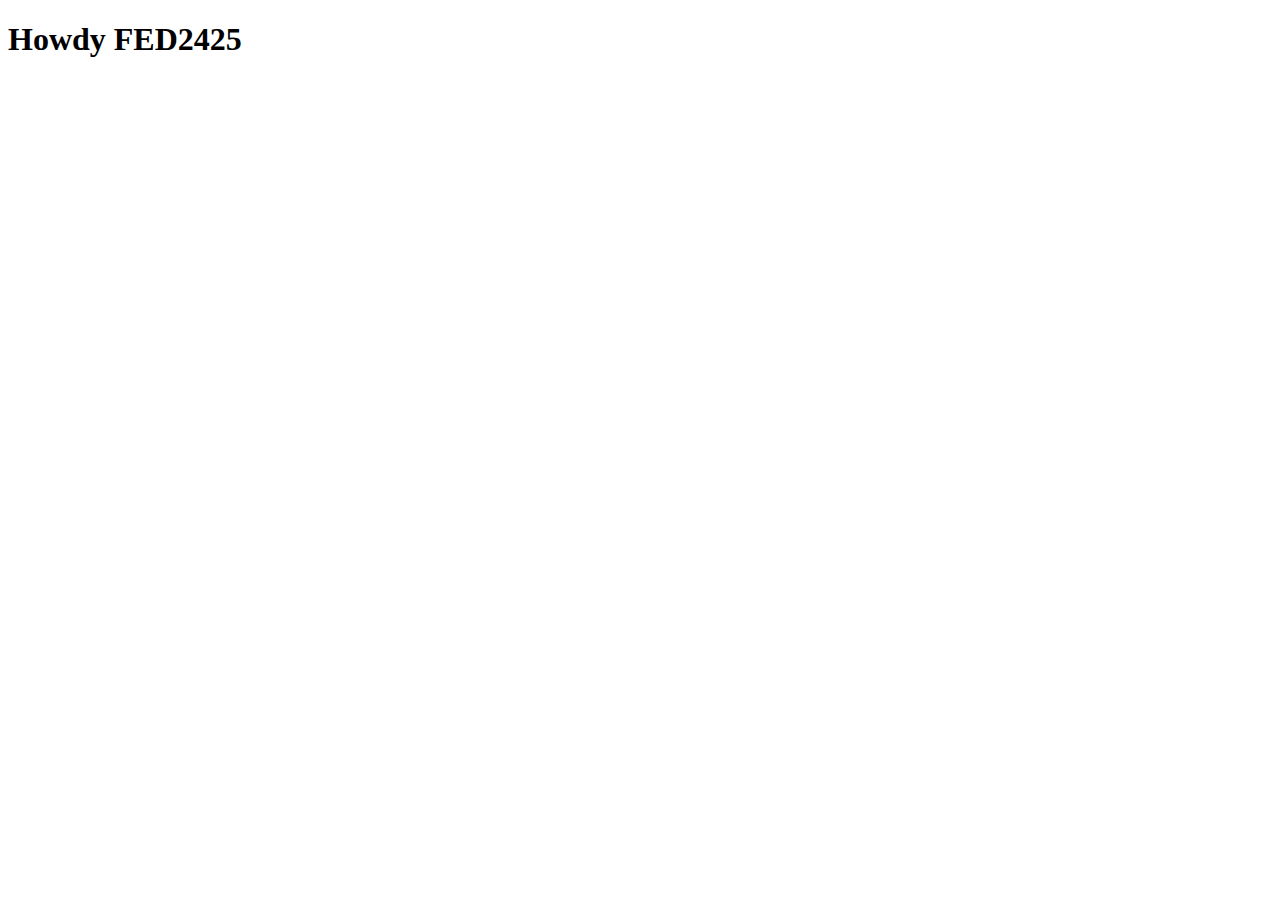
==== index.html @ 4c23940b "Add files via upload" ====
<!DOCTYPE html>
<html lang="nl">
	
<head>
	<meta charset="UTF-8">
	<meta name="author" content="jouw naam">
	<meta name="viewport" content="width=device-width, initial-scale=1">
	
	<title>Howdy FED2425</title>
	
	<link href="styles/style.css" rel="stylesheet">
	<link rel="icon" type="image/svg+xml" href="images/favicon.svg">
</head>

<body>
	<h1>Howdy FED2425</h1>

	<script defer src="scripts/script.js"></script>
</body>
	
</html>
---- styles/style.css ----
/**************/
/* CSS REMEDY */
/**************/
*, *::after, *::before {
  box-sizing:border-box;  
}






/*********************/
/* CUSTOM PROPERTIES */
/*********************/
:root {
	/* startje */
	--color-text:#111;
	--color-background:#eee;
}





/****************/
/* JOUW STYLING */
/****************/

/* jouw code */
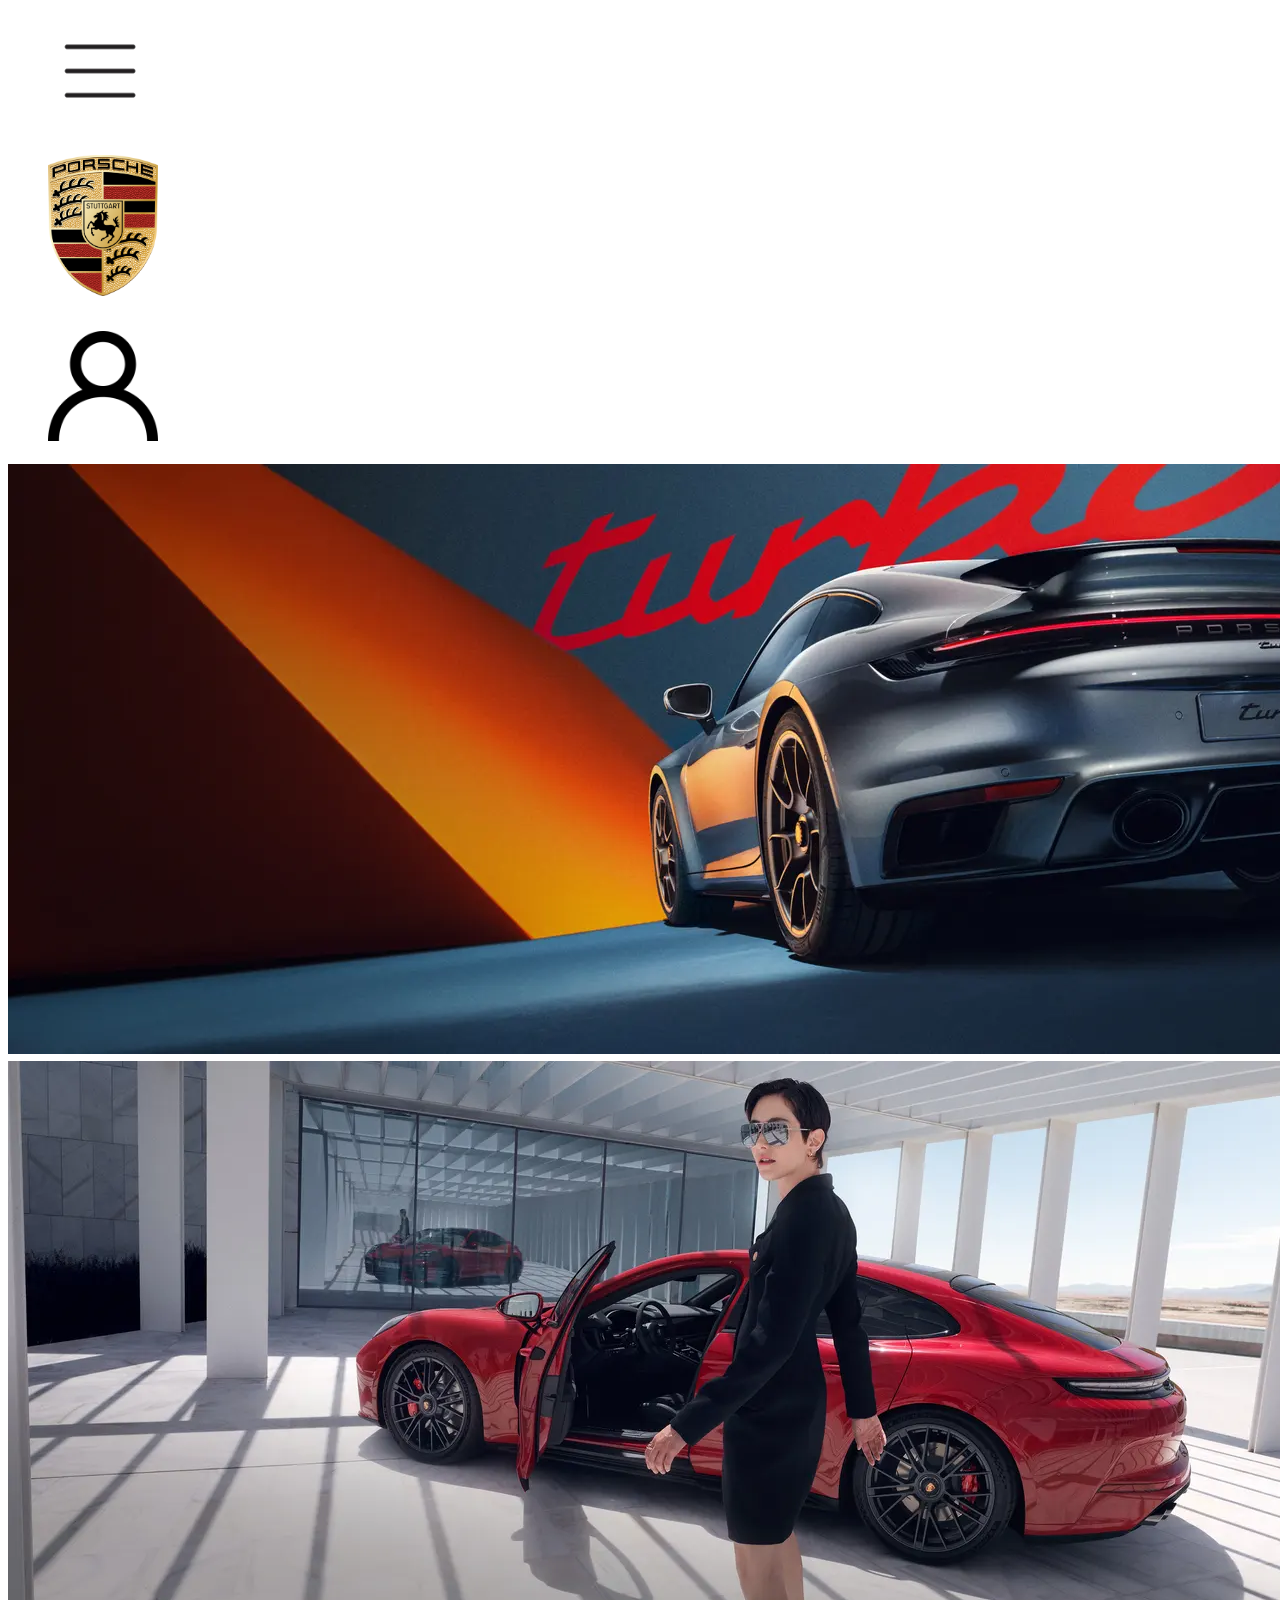
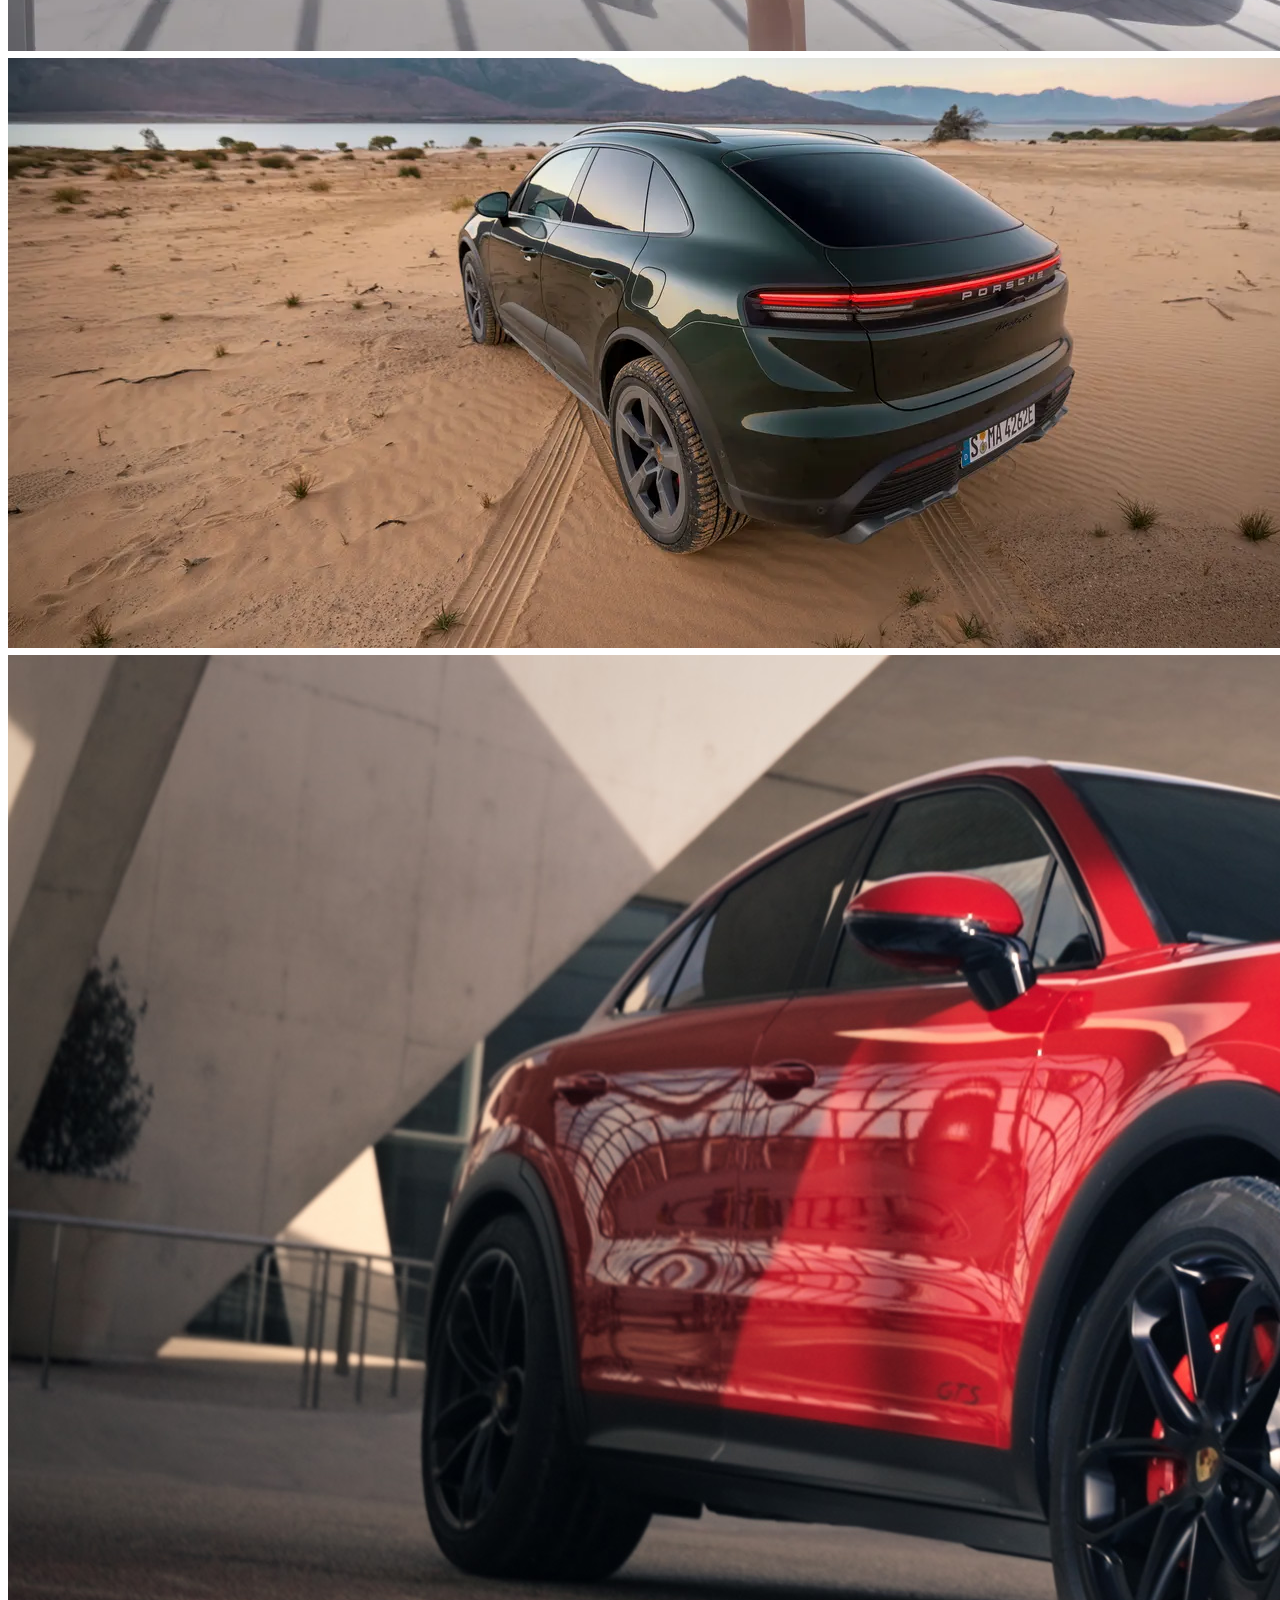
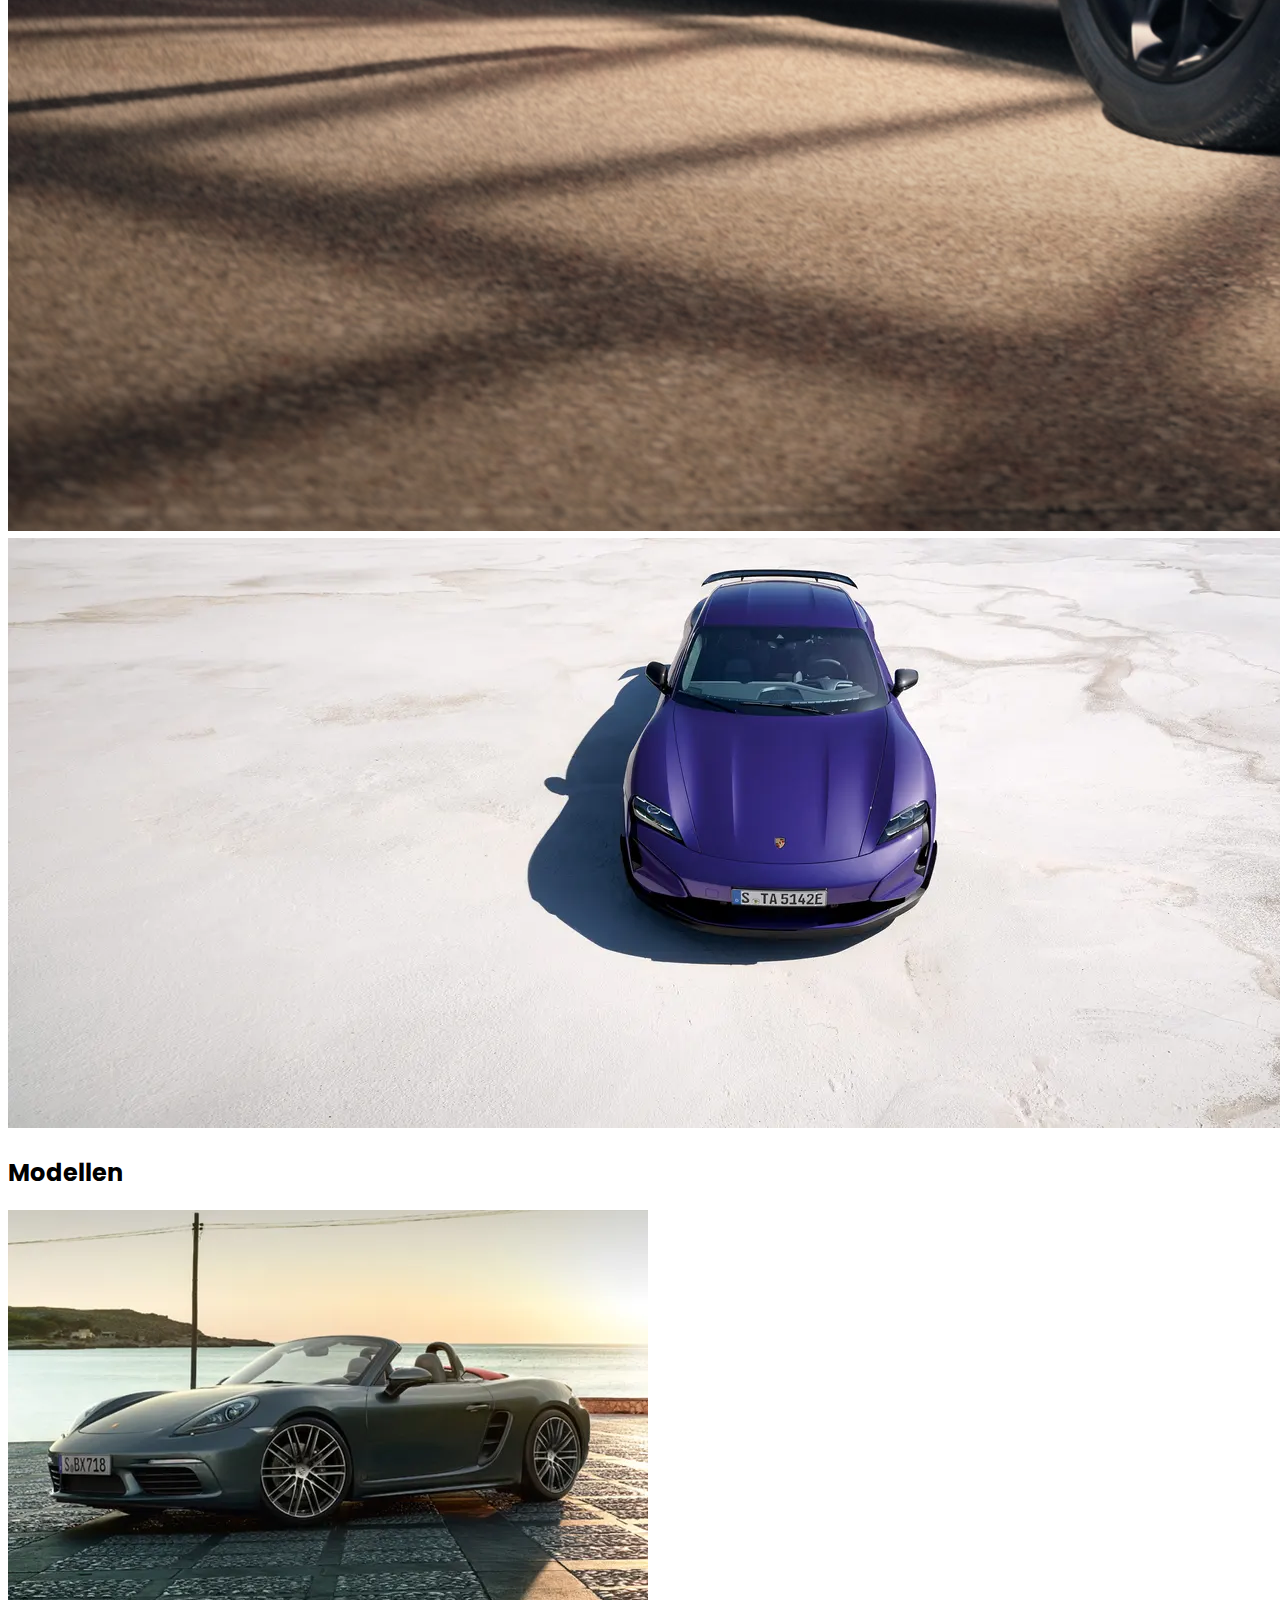
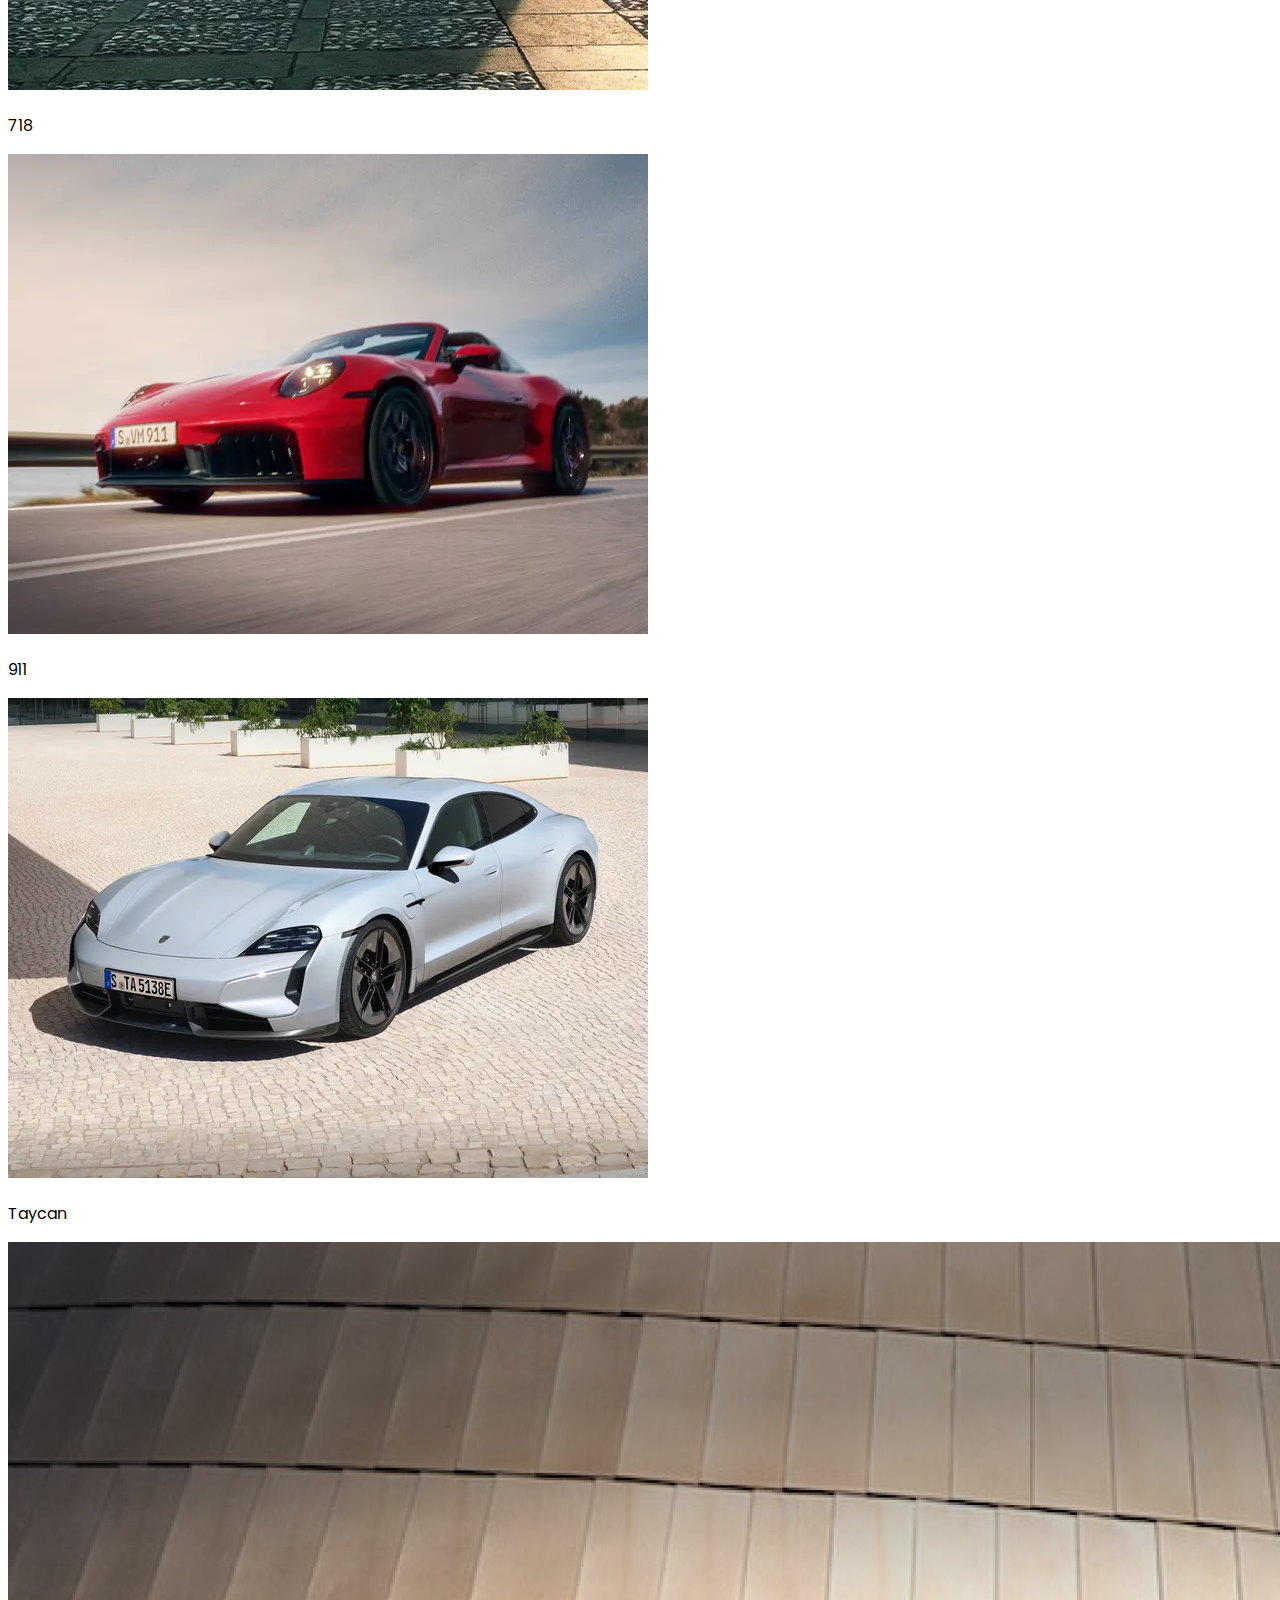
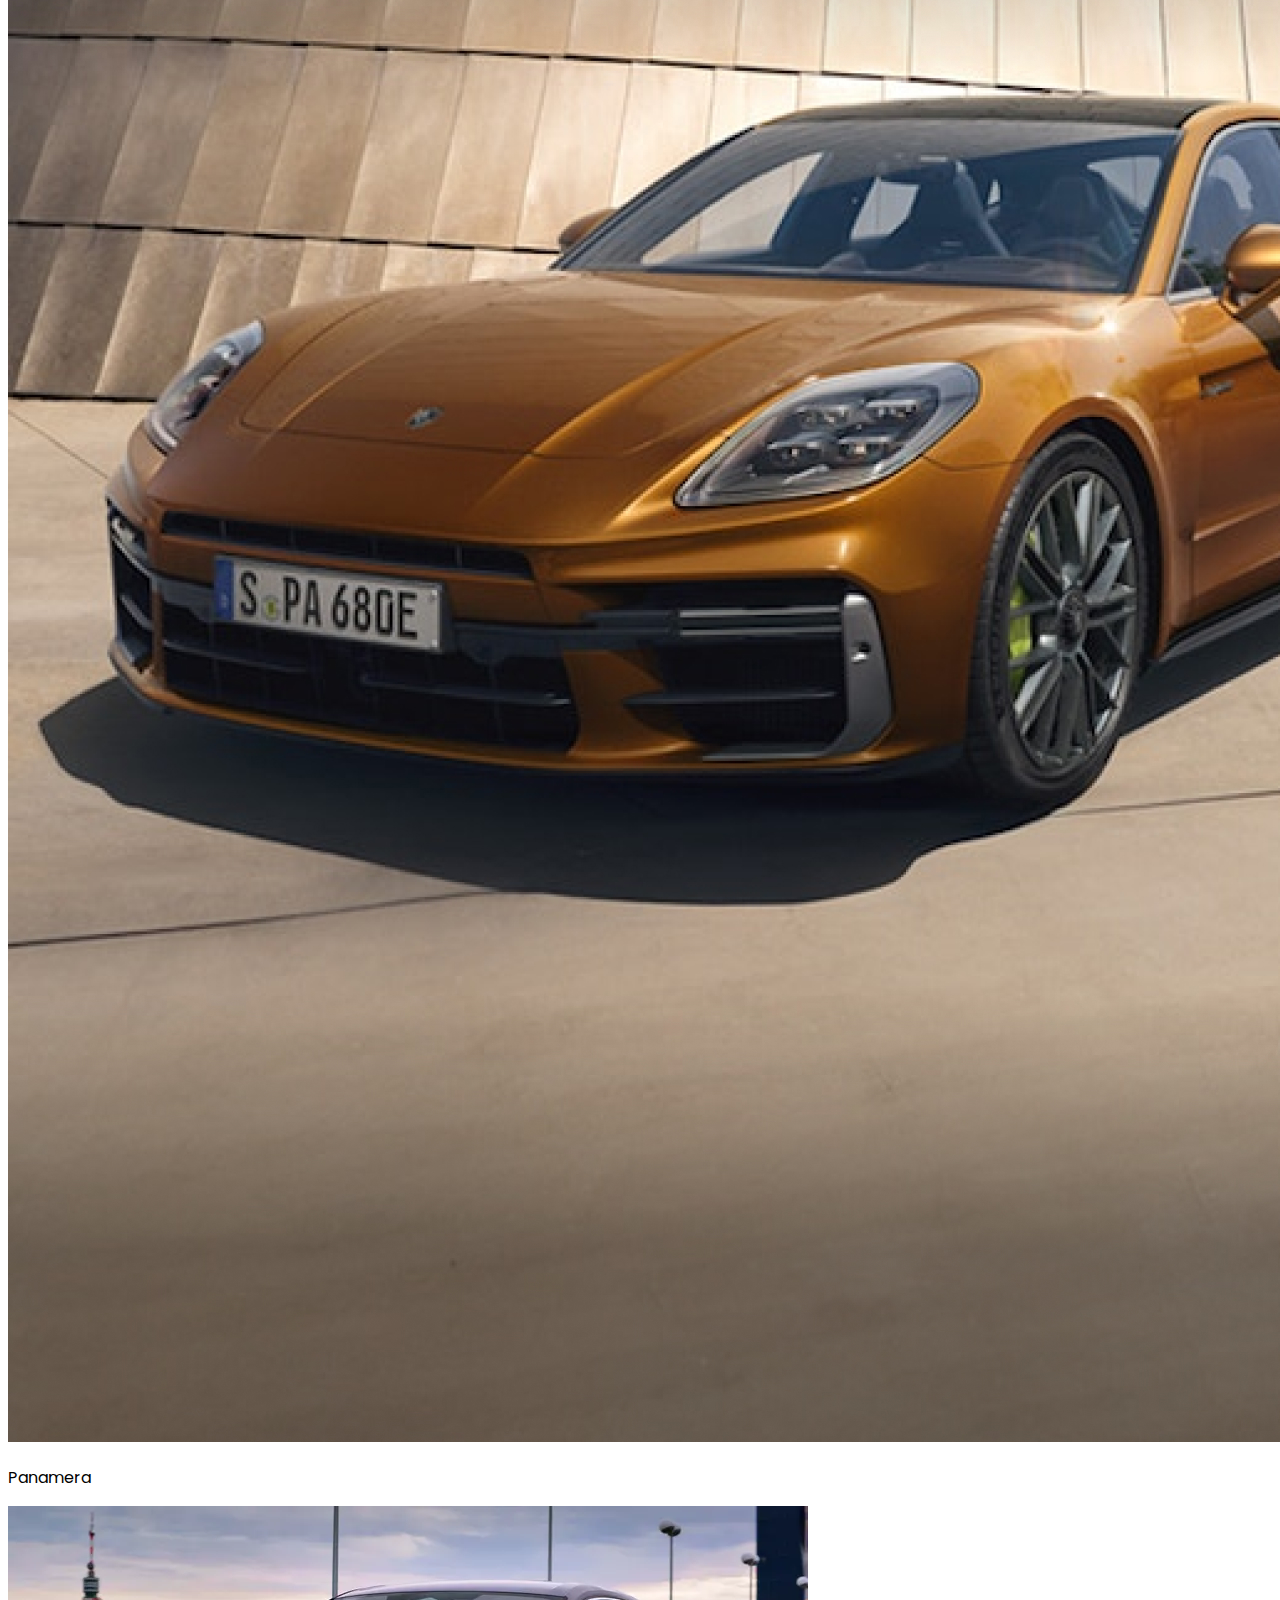
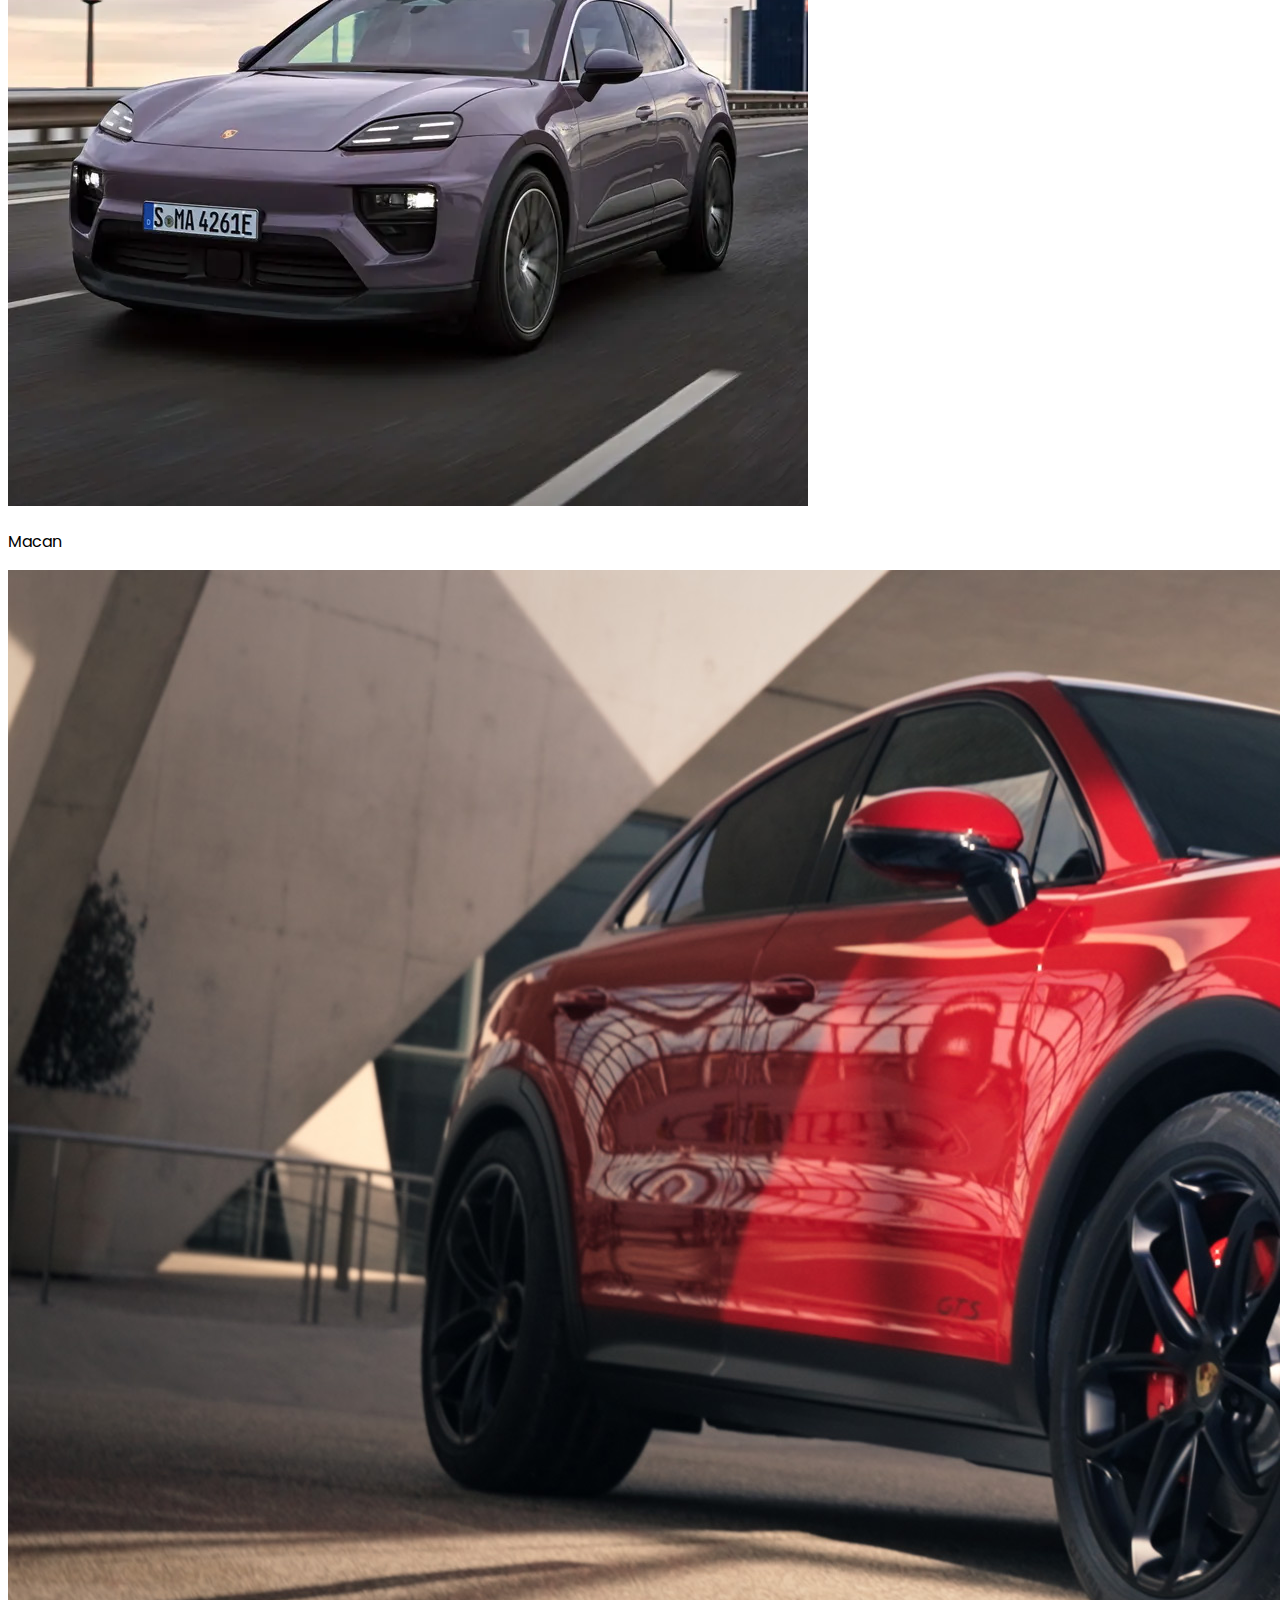
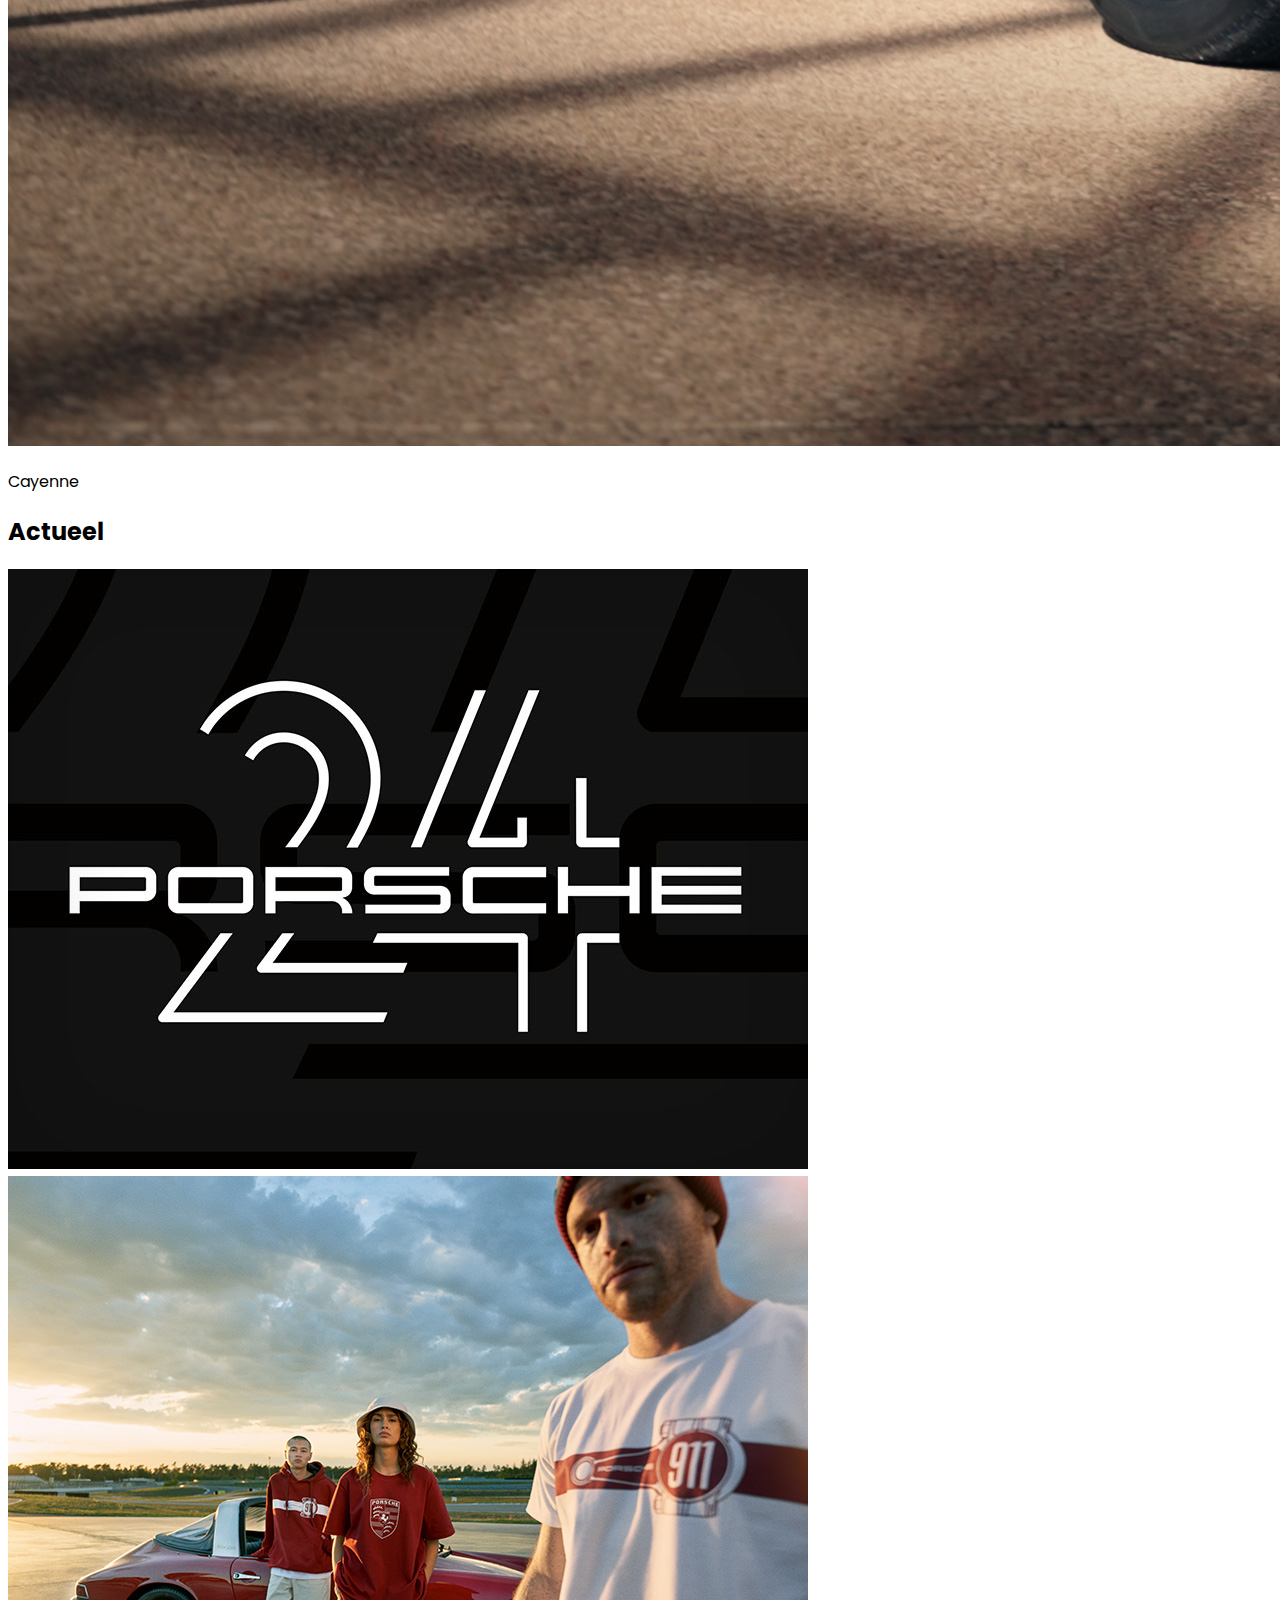
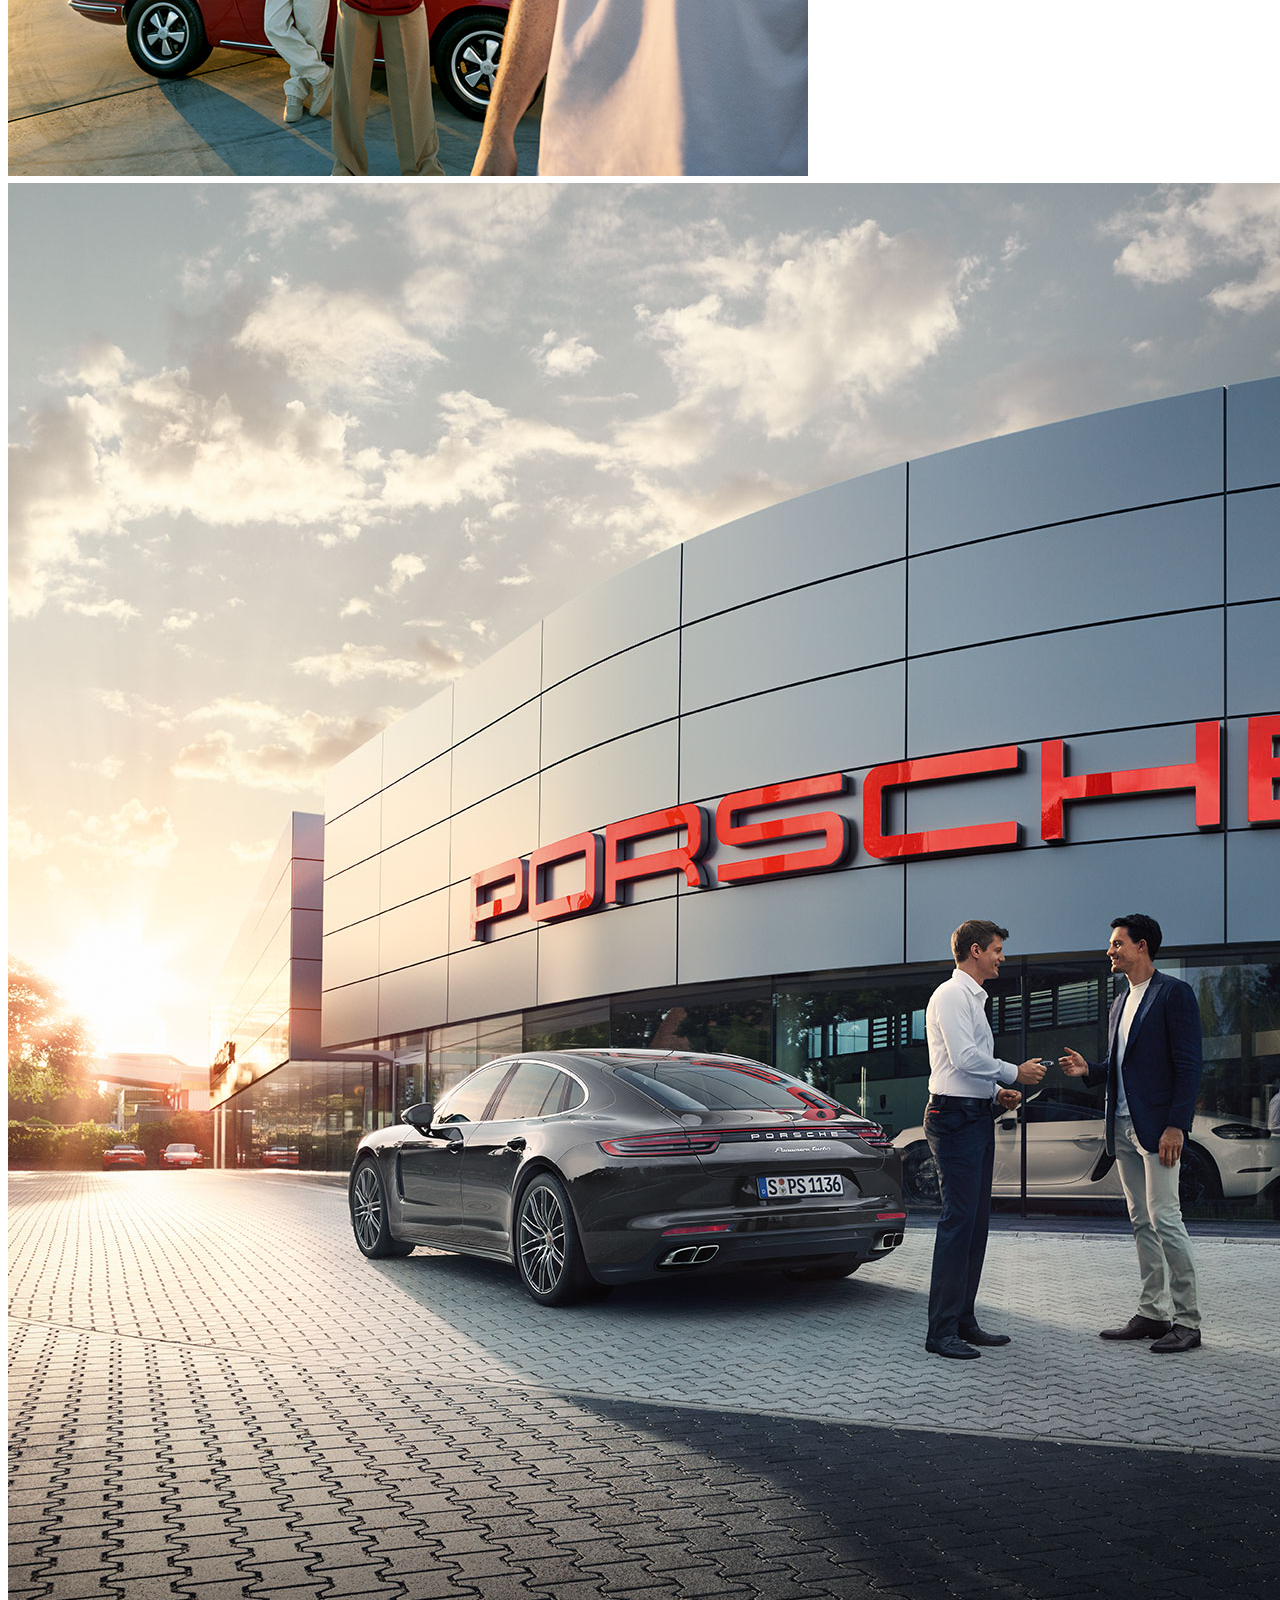
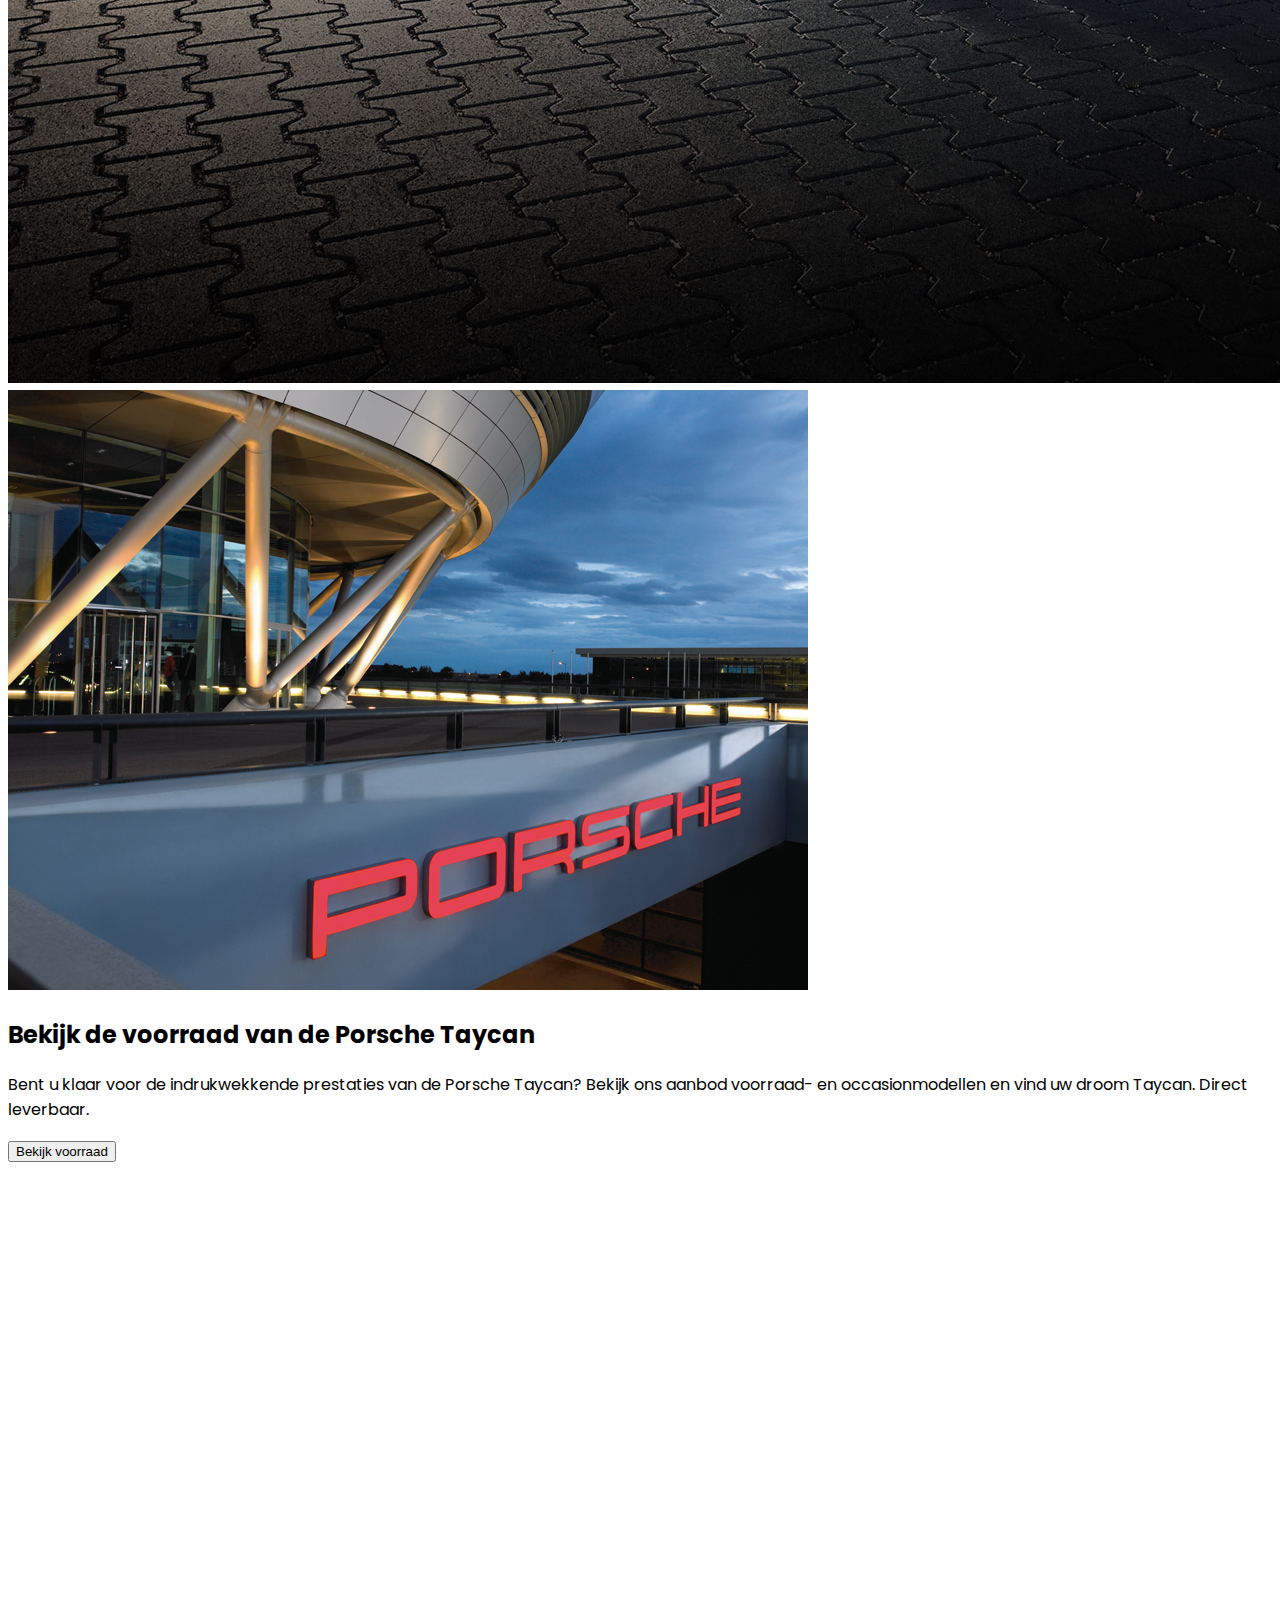
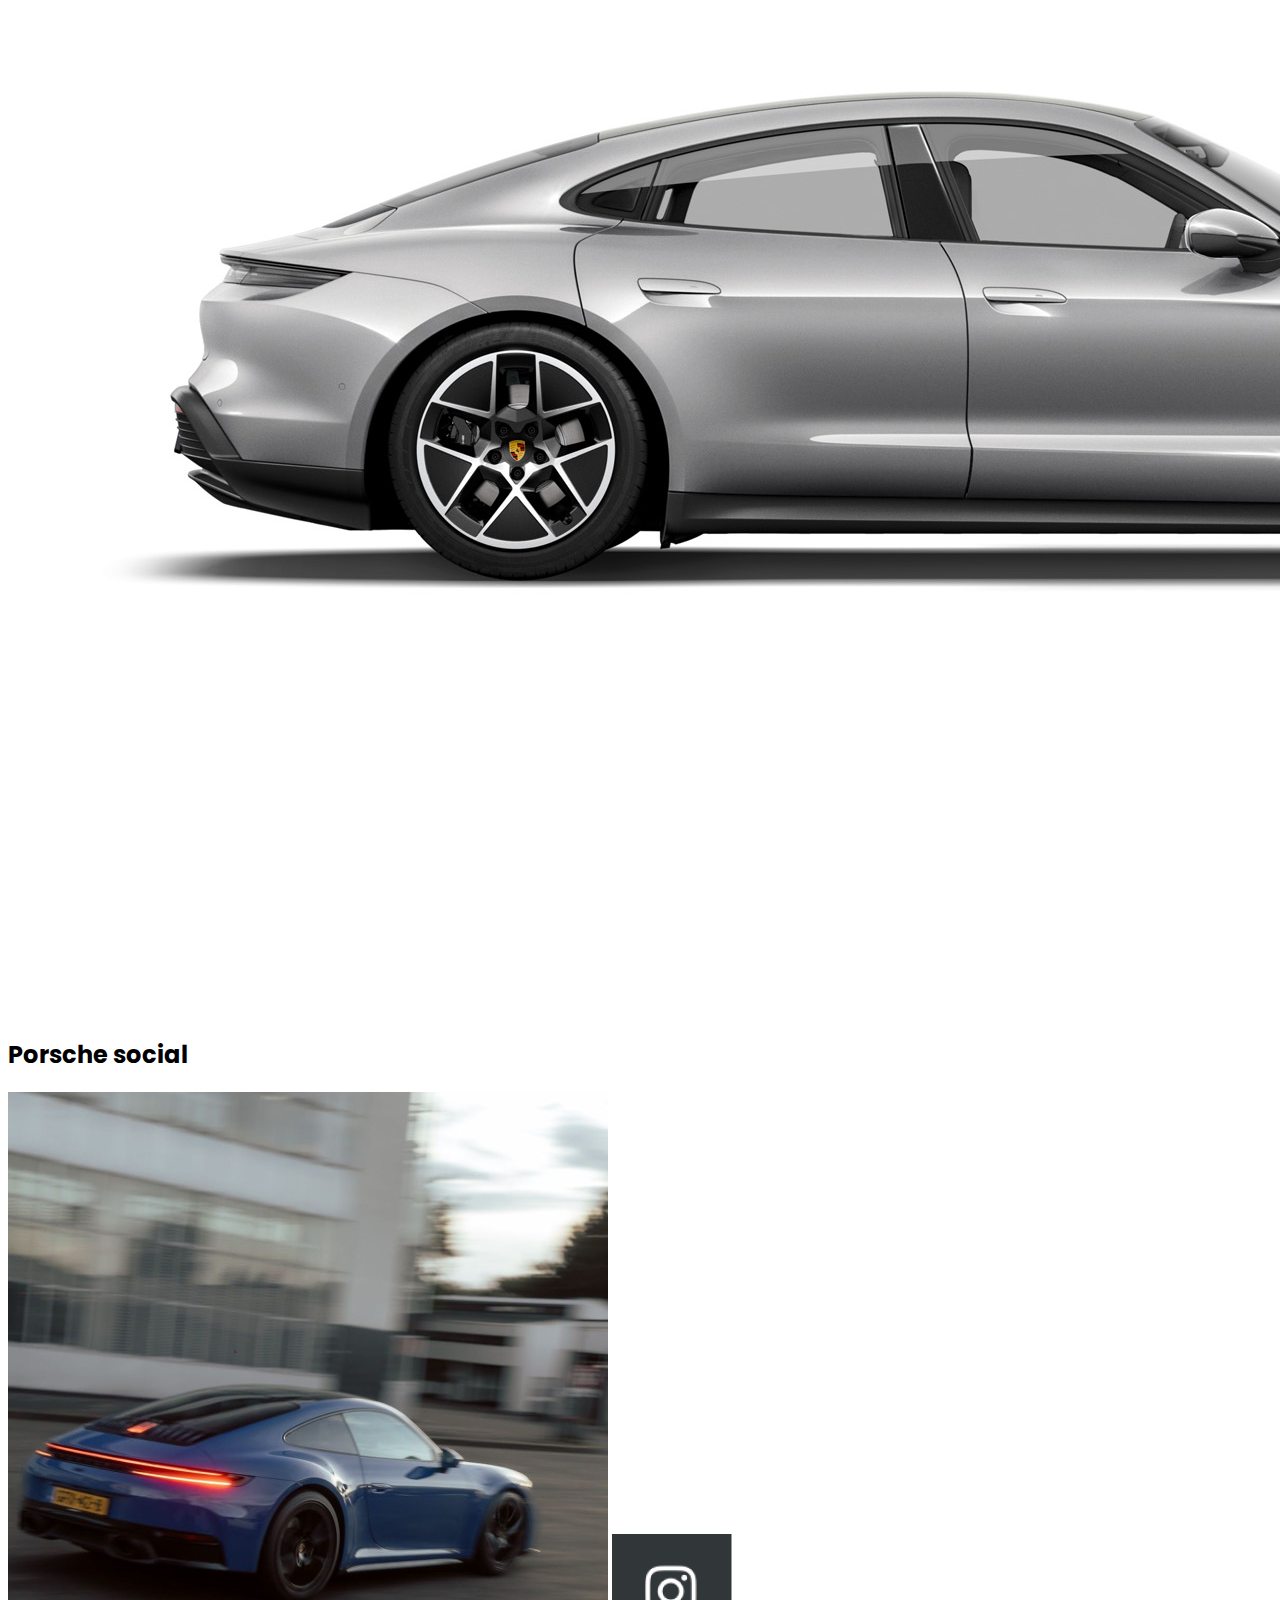
==== commit 6dfbe372: "Add files via upload" ====
--- a/index.html
+++ b/index.html
@@ -1,21 +1,222 @@
 <!DOCTYPE html>
 <html lang="nl">
-	
-<head>
-	<meta charset="UTF-8">
-	<meta name="author" content="jouw naam">
-	<meta name="viewport" content="width=device-width, initial-scale=1">
-	
-	<title>Howdy FED2425</title>
-	
-	<link href="styles/style.css" rel="stylesheet">
-	<link rel="icon" type="image/svg+xml" href="images/favicon.svg">
-</head>
-
-<body>
-	<h1>Howdy FED2425</h1>
-
-	<script defer src="scripts/script.js"></script>
-</body>
-	
+  <head>
+    <meta charset="UTF-8" />
+    <meta name="author" content="jouw naam" />
+    <meta name="viewport" content="width=device-width, initial-scale=1" />
+
+    <title>Howdy FED2425</title>
+
+    <link href="styles/style.css" rel="stylesheet" />
+    <link rel="icon" type="image/svg+xml" href="images/favicon.svg" />
+    <link rel="preconnect" href="https://fonts.googleapis.com" />
+    <link rel="preconnect" href="https://fonts.gstatic.com" crossorigin />
+    <link
+      href="https://fonts.googleapis.com/css2?family=Poppins:ital,wght@0,100;0,200;0,300;0,400;0,500;0,600;0,700;0,800;0,900;1,100;1,200;1,300;1,400;1,500;1,600;1,700;1,800;1,900&display=swap"
+      rel="stylesheet"
+    />
+  </head>
+
+  <body>
+    <header>
+      <nav>
+        <ul>
+          <li><img src="images/hamburger.webp" alt="hamburger menu" /></li>
+          <li>
+            <h1><img src="images/porschelogo.png" alt="logo van porsche" /></h1>
+          </li>
+
+          <li><img src="images/profiel.png" alt="profiel icoon" /></li>
+        </ul>
+      </nav>
+    </header>
+
+    <section>
+      <article>
+        <img src="images/porsche911.webp" alt="911 turbo in het grijs" />
+        <img src="images/porschepanamera.webp" alt="porsche porschepanamera" />
+        <img src="images/porschemacan.webp" alt="Porsche macan in paars" />
+        <img
+          src="images/porschecayenne.jpeg"
+          alt="porsche cayenne in het rood"
+        />
+        <img
+          src="images/porschetaycan2.webp"
+          alt="porsche taycan in het paars"
+        />
+      </article>
+    </section>
+    <section>
+      <h2>Modellen</h2>
+      <article>
+        <img src="images/modellen718.webp" alt="porsche 718 in het grijs" />
+        <p>718</p>
+      </article>
+      <article>
+        <img src="images/modellen911.webp" alt="rode porsche 911" />
+        <p>911</p>
+      </article>
+      <article>
+        <img src="images/modellentaycan.webp" alt="porsche taycan grijs" />
+        <p>Taycan</p>
+      </article>
+      <article>
+        <img
+          src="images/modellenpanamera.jpeg"
+          alt="porsche panamera sterren bruin"
+        />
+        <p>Panamera</p>
+      </article>
+      <article>
+        <img src="images/modellenmacan.webp" alt="porsche macan in paars" />
+        <p>Macan</p>
+      </article>
+      <img src="images/porschecayenne.jpeg" alt="Porsche cayenne" />
+      <p>Cayenne</p>
+    </section>
+    <section>
+      <h2>Actueel</h2>
+      <article>
+        <img
+          src="images/actueel1.jpeg"
+          alt="Porsche met de letters 24 erdoor geschreven"
+        />
+        <!-- VRAAG hoe maak ik een carrousel en moet de tekst er ook onder?-->
+      </article>
+      <article>
+        <img
+          src="images/actueel2.jpeg"
+          alt="3 mensen die voor een porsche targa staan"
+        />
+      </article>
+      <article>
+        <img src="images/actueel3.jpeg" alt="Porsche gebouw" />
+      </article>
+      <article>
+        <img src="images/actueel4.jpeg" alt="Porsche gebouw" />
+      </article>
+    </section>
+    <section>
+      <article>
+        <h2>Bekijk de voorraad van de Porsche Taycan</h2>
+        <p>
+          Bent u klaar voor de indrukwekkende prestaties van de Porsche Taycan?
+          Bekijk ons aanbod voorraad- en occasionmodellen en vind uw droom
+          Taycan. Direct leverbaar.
+        </p>
+        <button type="button">Bekijk voorraad</button>
+        <img src="images/porschetaycan.jpg" alt="Grijze porsche taycan" />
+      </article>
+    </section>
+    <section>
+      <h2>Porsche social</h2>
+      <article>
+        <img src="images/social1.jpeg" alt="blauwe porsche 911 die drift" />
+        <img src="images/instalogo.png" alt="instagram logo" />
+      </article>
+      <article>
+        <img src="images/social2.jpeg" alt="Gele targa" />
+        <img src="images/instalogo.png" alt="instagram logo" />
+      </article>
+      <article>
+        <img src="images/social3.jpeg" alt="Monteur van porsche" />
+        <img src="images/instalogo.png" alt="instagram logo" />
+      </article>
+      <article>
+        <button type="button">meer laden</button>
+      </article>
+    </section>
+    <section>
+      <h2>Service & Advies</h2>
+      <article>
+        <img src="images/advies1.webp" alt="2 panameras tegenover elkaar" />
+        <p>Vergelijk</p>
+      </article>
+      <article>
+        <img
+          src="images/advies2.webp"
+          alt="Twee mannen voor een porsche zaak"
+        />
+        <p>Dealeroverzicht</p>
+      </article>
+      <article>
+        <img src="images/actueel3.jpeg" alt="2 grijze porsches achter elkaar" />
+        <p>Occasions</p>
+      </article>
+    </section>
+    <section>
+      <ul>
+        <li>
+          <h3>Koopadvies</h3>
+          <img src="images/pijlomlaag.png" alt="pijl omlaag" />
+        </li>
+        <li>
+          <h3>Online Services</h3>
+          <img src="images/pijlomlaag.png" alt="pijl omlaag" />
+        </li>
+        <li>
+          <h3>Achter de schermen</h3>
+          <img src="images/pijlomlaag.png" alt="pijl omlaag" />
+        </li>
+        <li>
+          <h3>Over Porsche</h3>
+          <img src="images/pijlomlaag.png" alt="pijl omlaag" />
+        </li>
+      </ul>
+    </section>
+    <section>
+      <h2>Volg porsche</h2>
+      <article>
+        <ul>
+          <li><img src="images/instalogo.png" alt="instagram logo" /></li>
+          <li>
+            <img src="images/facebooklogo.png" alt="facebook logo" />
+          </li>
+          <li><img src="images/youtubelogo.png" alt="youtube logo" /></li>
+          <li><img src="images/xlogo.png" alt="x logo" /></li>
+          <li><img src="images/pinterestlogo.png" alt="pinterest logo" /></li>
+          <li><img src="images/linkedinlogo.png" alt="linked in logo" /></li>
+        </ul>
+      </article>
+    </section>
+    <footer>
+      <h2>Kies een land of regio</h2>
+      <ul>
+        <li>
+          Selecteer een regio<img
+            src="images/pijlwit.webp"
+            alt="Pijl wit omlaag"
+          />
+        </li>
+        <li>
+          Selecteer een land/regio<img
+            src="images/pijlwit.webp"
+            alt="Pijl wit omlaag"
+          />
+        </li>
+      </ul>
+      <article>
+        © 2024 Porsche Nederland. Copyright & privacy. Cookies. Cookie
+        instellingen. Verkoopinformatie. Open Source Software Notice.
+        Whistleblower System. Disclaimer. * De getoonde prijzen zijn de
+        consumentenadviesprijs (dit is inclusief btw, bpm, rijklaarmaakkosten,
+        recycling- en beheerbijdrage en leges). Lees voor meer informatie de
+        algemene verkoopinformatie. Aan deze prijzen kunnen geen rechten worden
+        ontleend. De getoonde prijzen zijn dagprijzen inclusief geldende
+        belastingregels. Met ingang van 1 juli 2020 vindt in Nederland de
+        overgang plaats naar de WLTP testmethode. De bpm wordt niet alleen over
+        de CO2 van de basisuitvoering berekend, maar ook (meer-)uitvoeringen en
+        opties hebben invloed op de CO2 uitstoot. Dit betekent dat iedere unieke
+        configuratie een nieuw berekende CO2-uitstootwaarde alsmede bpm krijgt.
+        Voor de technische gegevens van de door u gewenste auto inclusief
+        pakketten, optionele velgen en/of opties verwijzen wij u naar de Car
+        Configurator of uw dealer. Afrondingsverschillen, wijzigingen, druk- en
+        zetfouten voorbehouden. De Porsche dealer kan u vrijblijvend van een
+        definitieve offerte voorzien. ** Belangrijke informatie over de volledig
+        elektrische Porsche modellen kan hier gevonden worden.
+      </article>
+    </footer>
+
+    <script defer src="scripts/script.js"></script>
+  </body>
 </html>
--- a/styles/style.css
+++ b/styles/style.css
@@ -1,31 +1,70 @@
 /**************/
 /* CSS REMEDY */
 /**************/
-*, *::after, *::before {
-  box-sizing:border-box;  
+*,
+*::after,
+*::before {
+  box-sizing: border-box;
 }
-
-
-
-
-
 
 /*********************/
 /* CUSTOM PROPERTIES */
 /*********************/
 :root {
-	/* startje */
-	--color-text:#111;
-	--color-background:#eee;
+  /* startje */
+  --color-text: #111;
+  --color-background: #eee;
 }
-
-
-
-
 
 /****************/
 /* JOUW STYLING */
 /****************/
 
-/* jouw code */
+/*TEXT FONTS*/
 
+.poppins-regular {
+  font-family: "Poppins", sans-serif;
+  font-weight: 400;
+  font-style: normal;
+}
+
+.poppins-medium {
+  font-family: "Poppins", sans-serif;
+  font-weight: 500;
+  font-style: normal;
+}
+
+.poppins-semibold {
+  font-family: "Poppins", sans-serif;
+  font-weight: 600;
+  font-style: normal;
+}
+
+.poppins-bold {
+  font-family: "Poppins", sans-serif;
+  font-weight: 700;
+  font-style: normal;
+}
+
+body {
+  font-family: "Poppins", sans-serif;
+  font-weight: 400;
+  font-style: normal;
+}
+
+/*HEADER*/
+
+body header nav ul {
+  list-style-type: none;
+}
+
+body header nav ul li img {
+  max-width: 9%;
+}
+
+/*footer*/
+
+footer {
+  background-color: rgb(20, 25, 27);
+  color: white;
+}
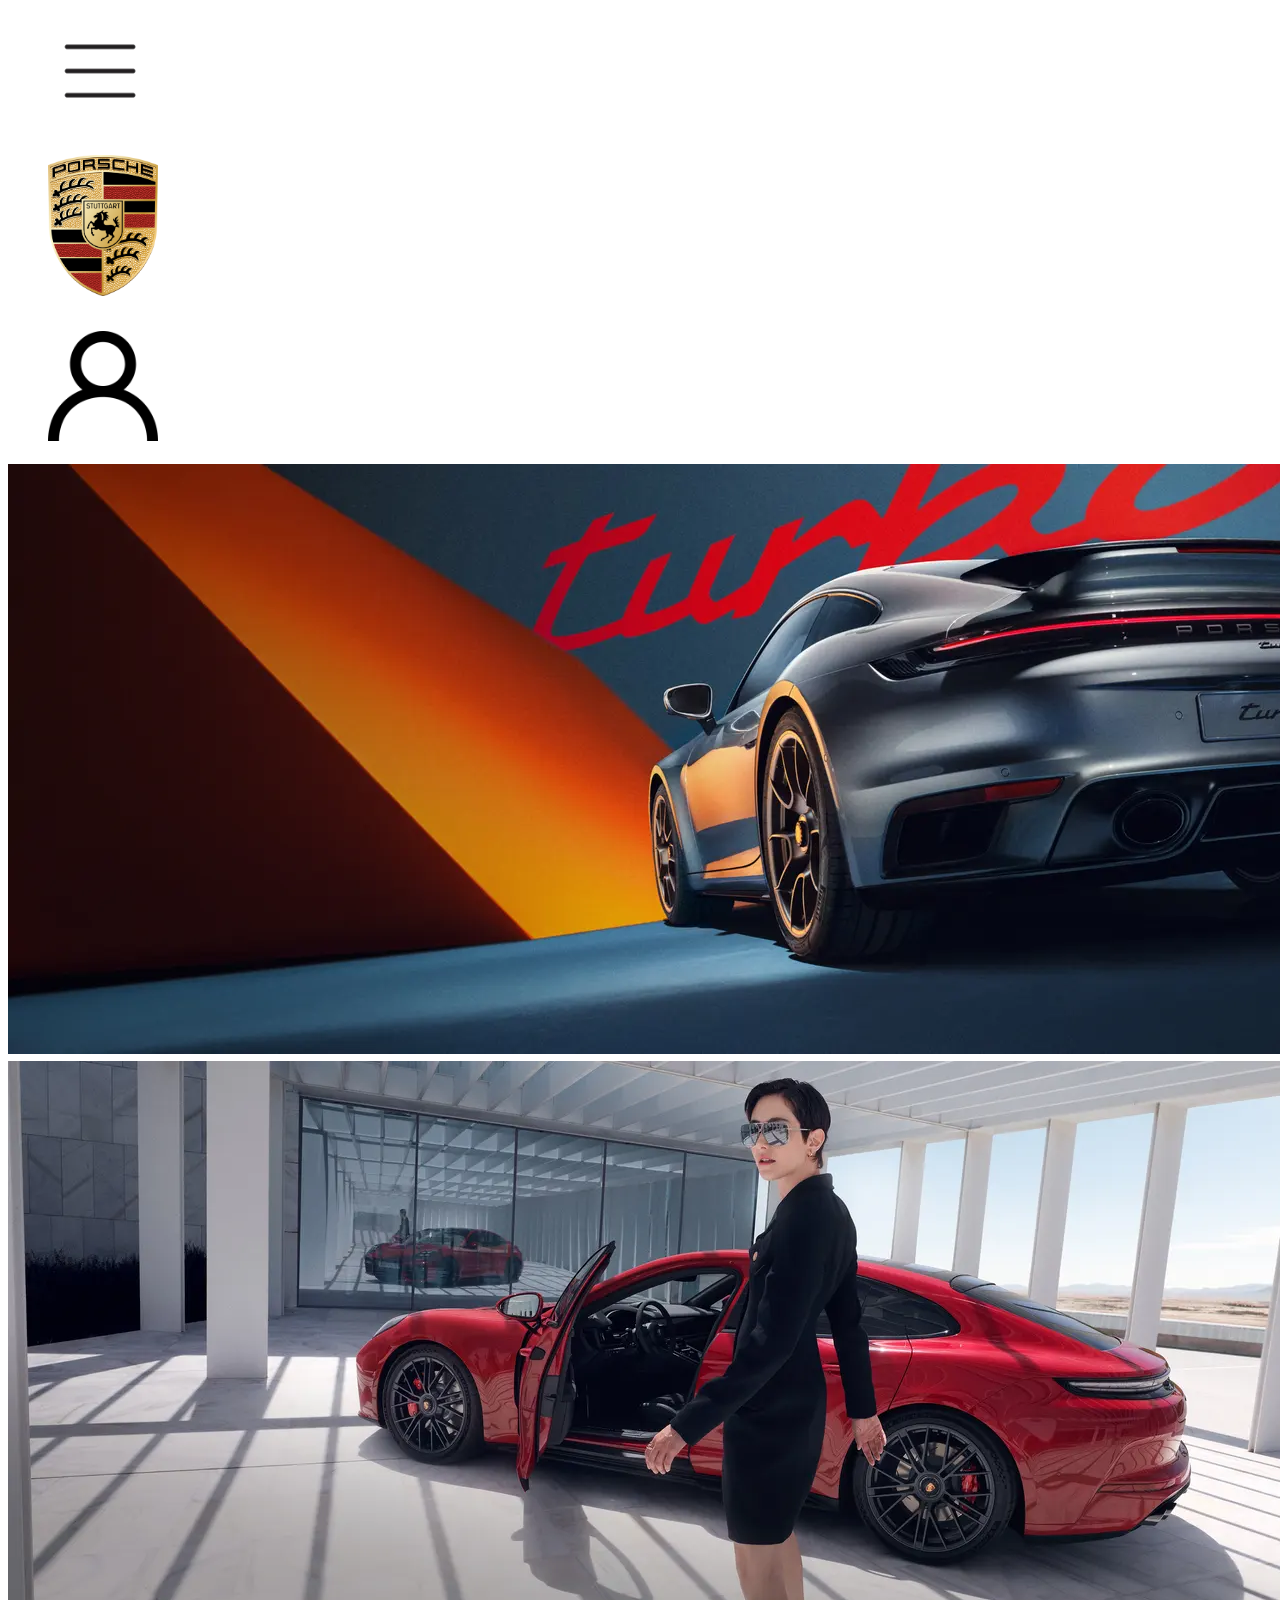
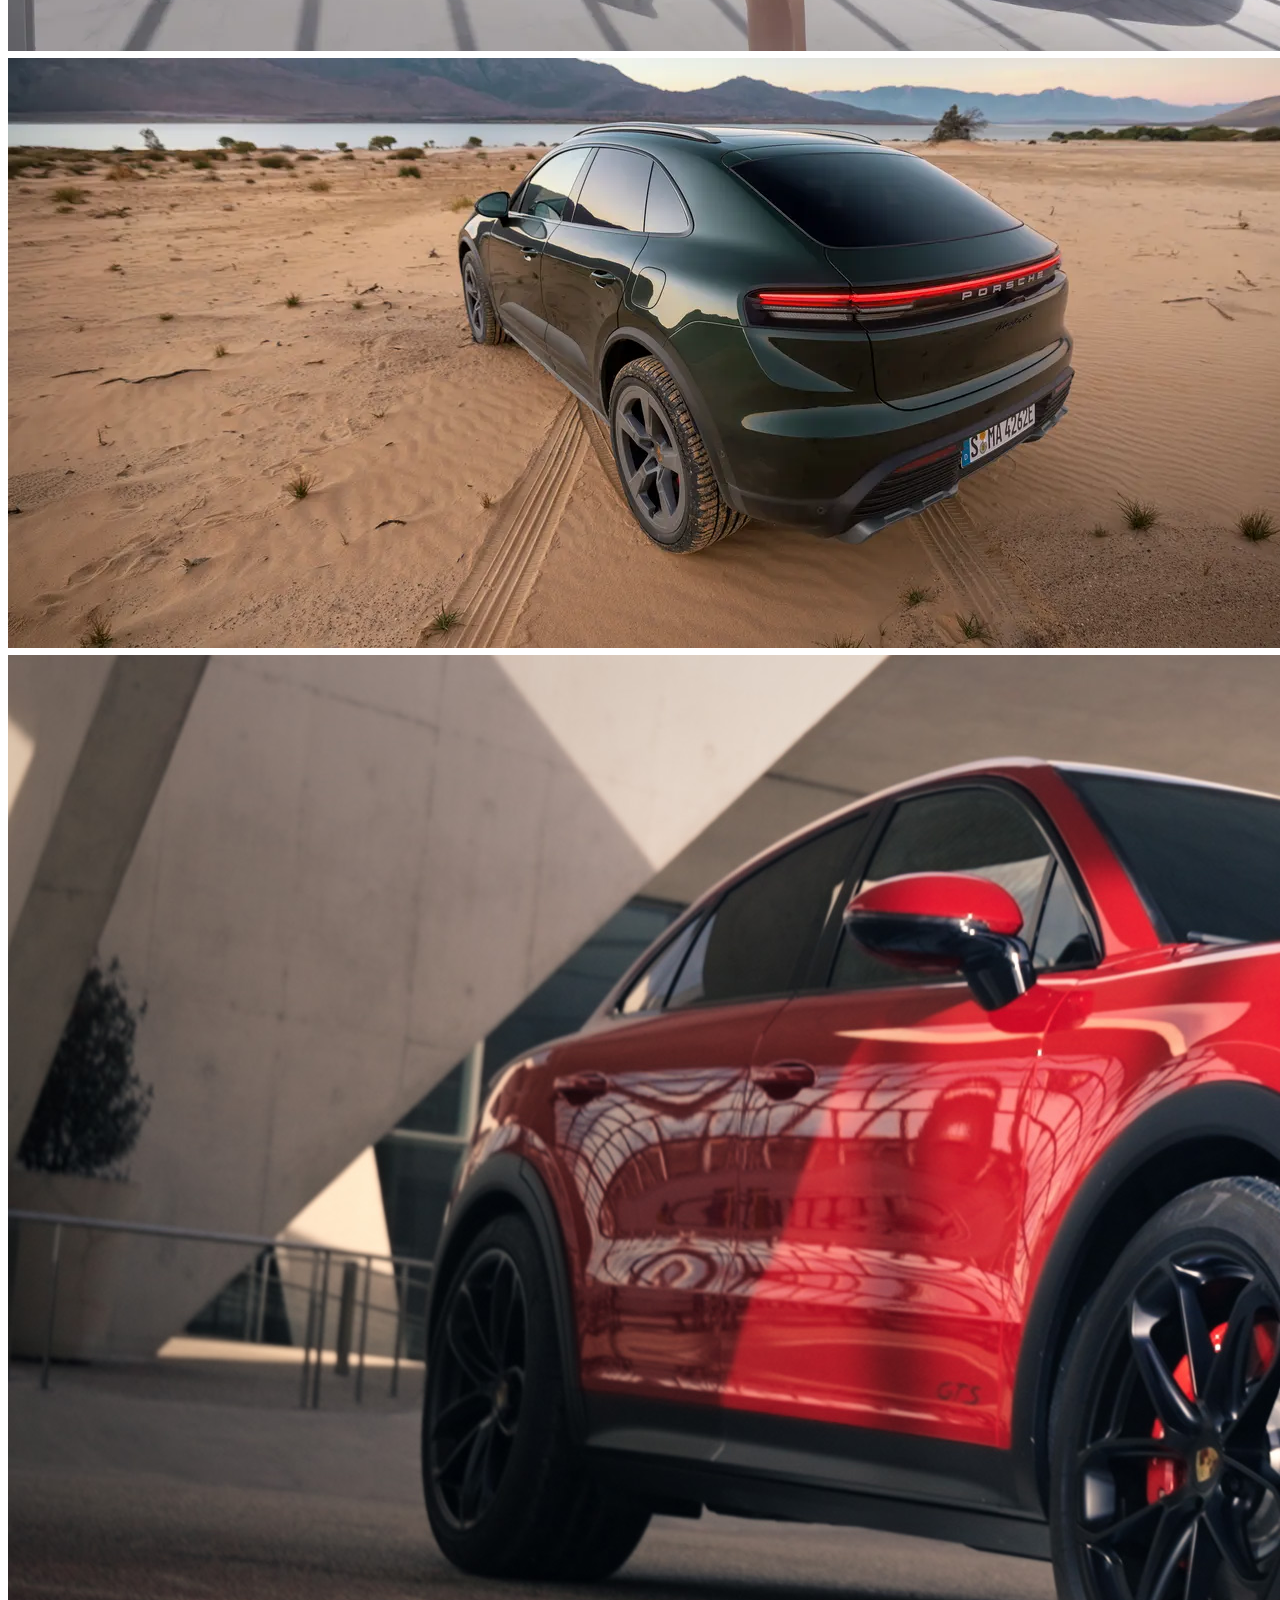
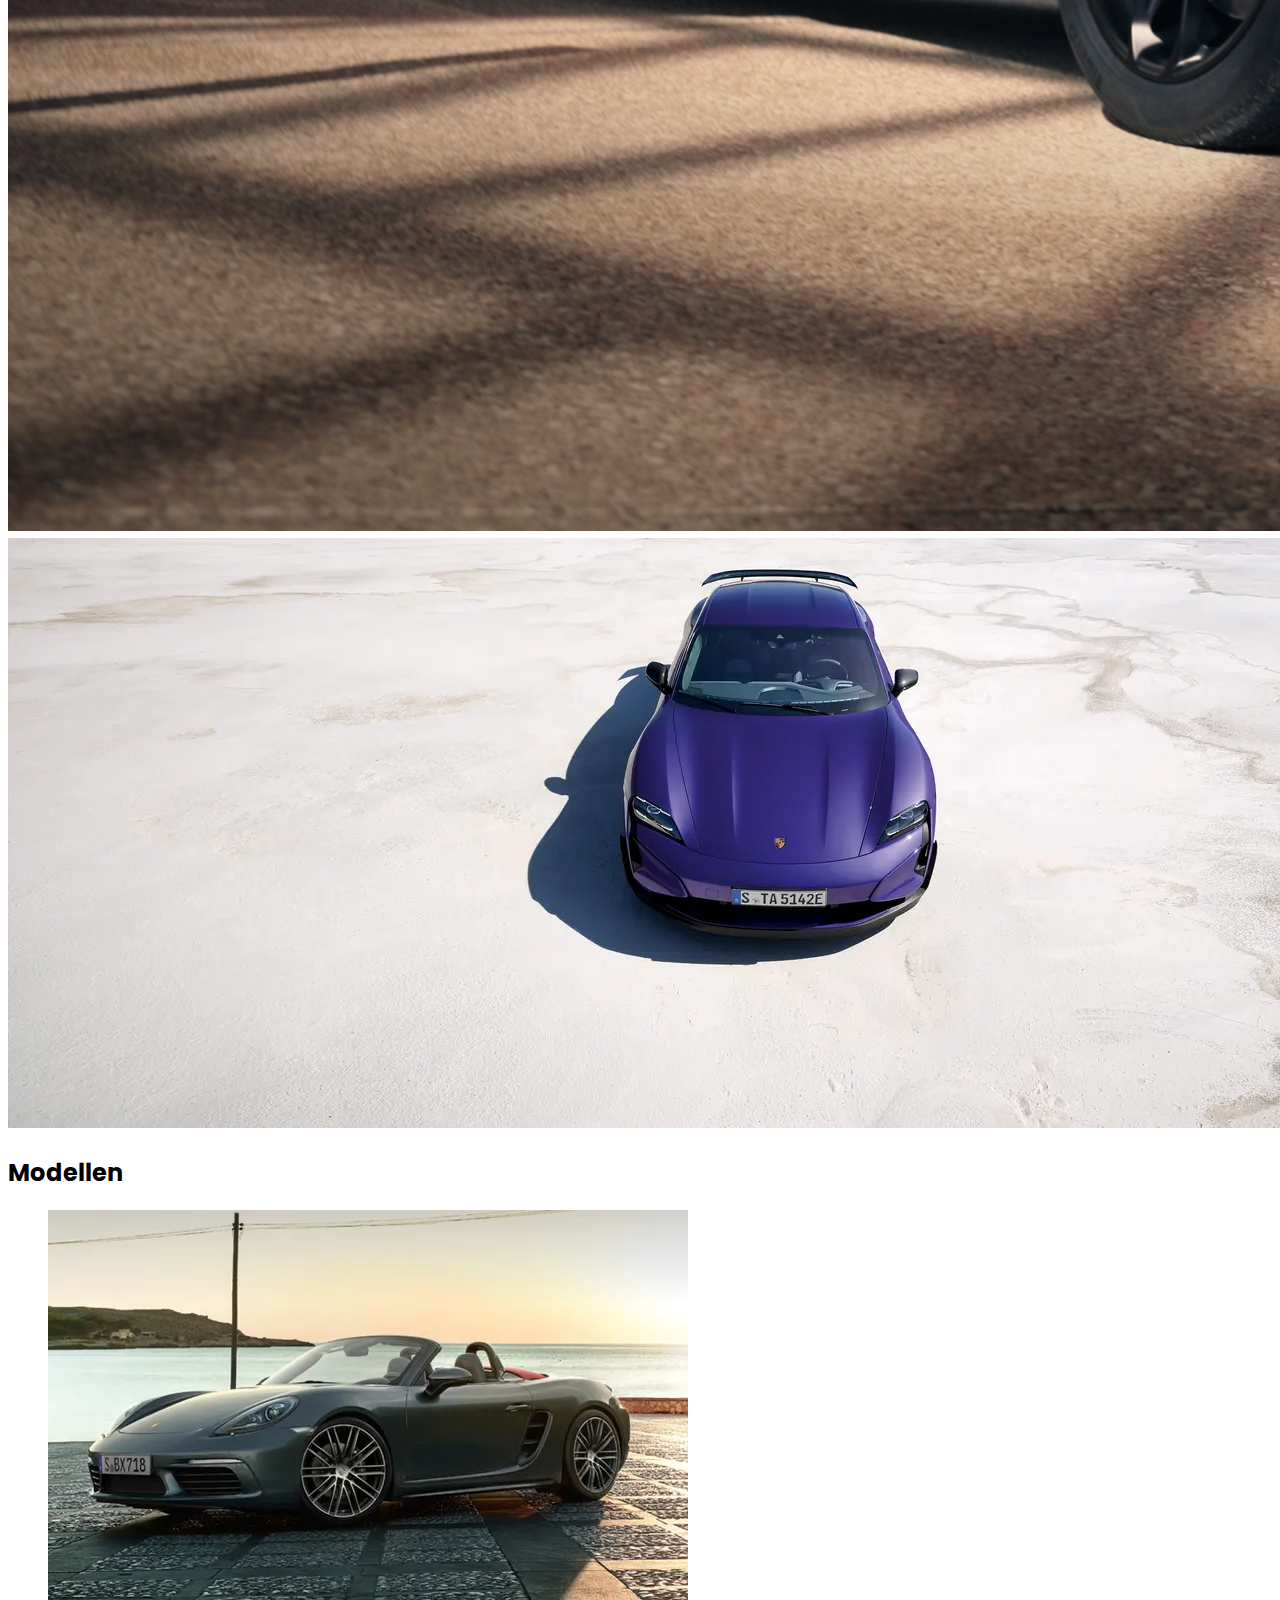
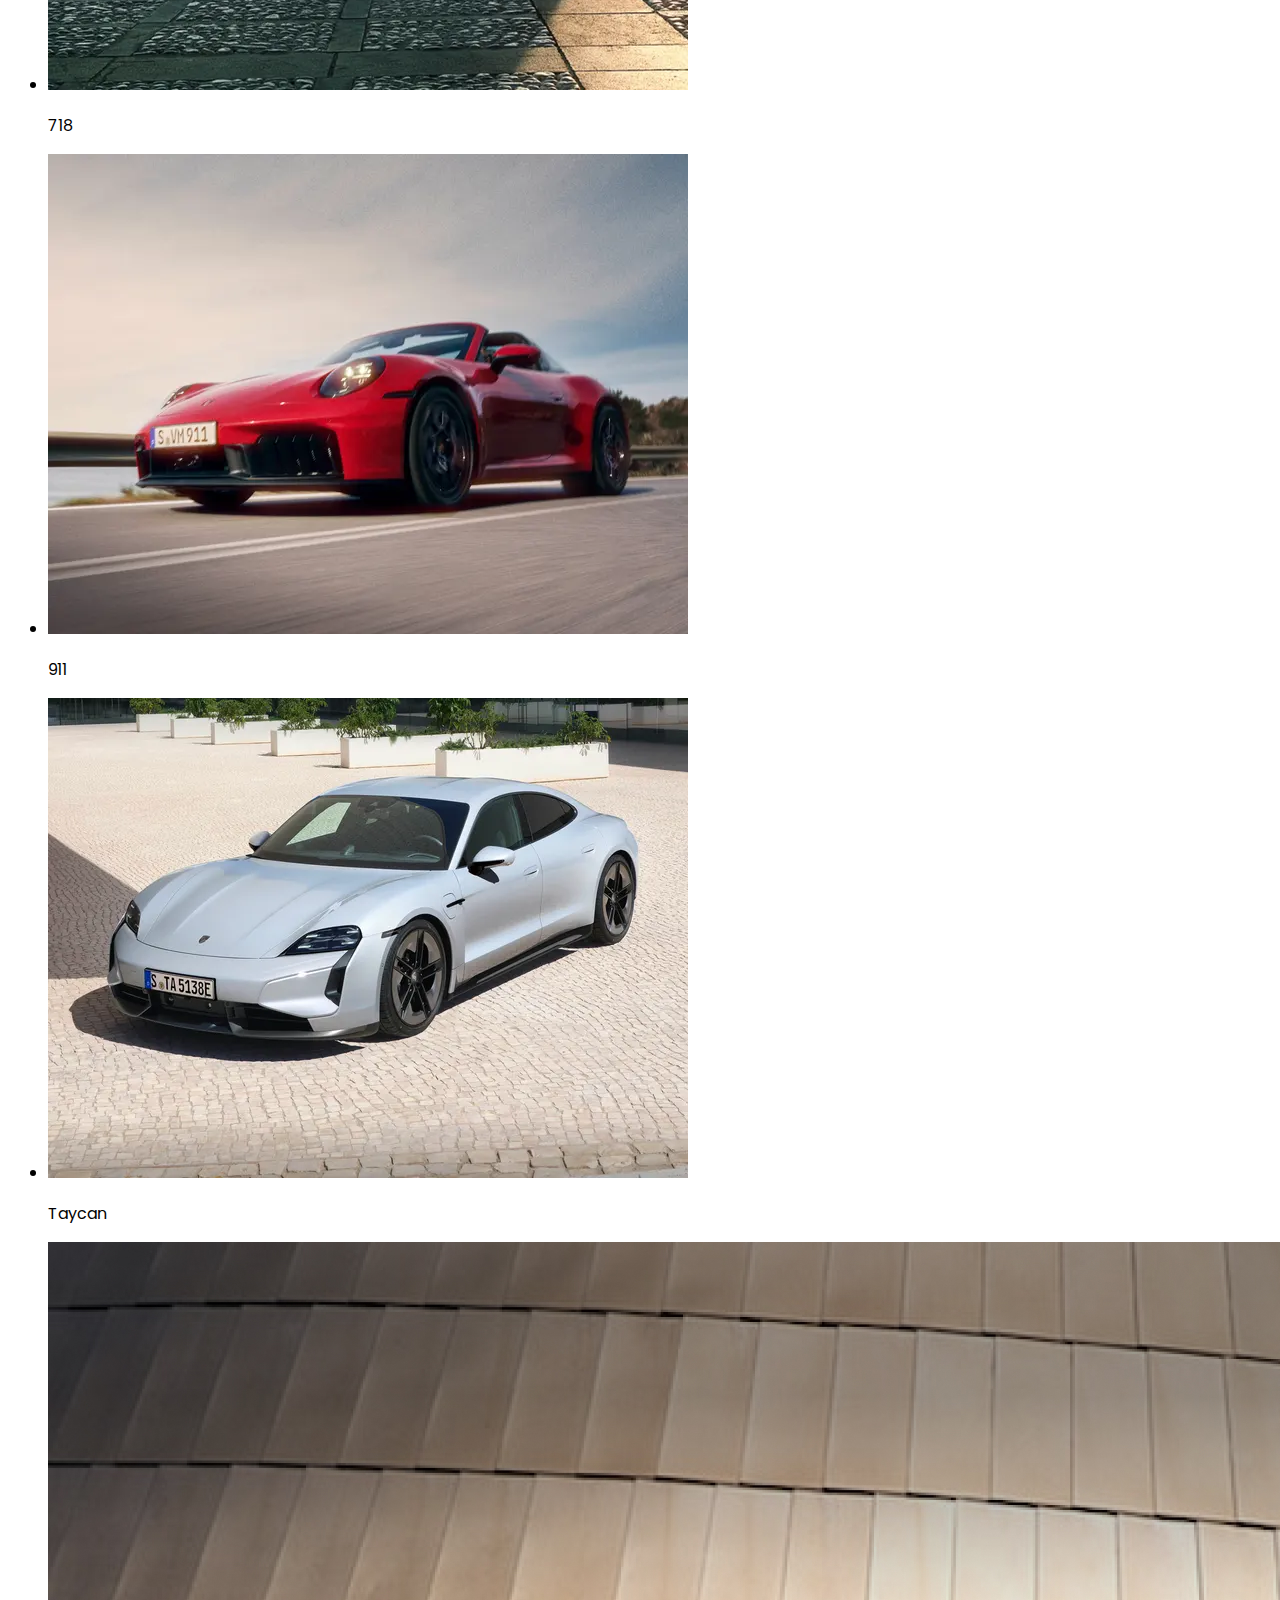
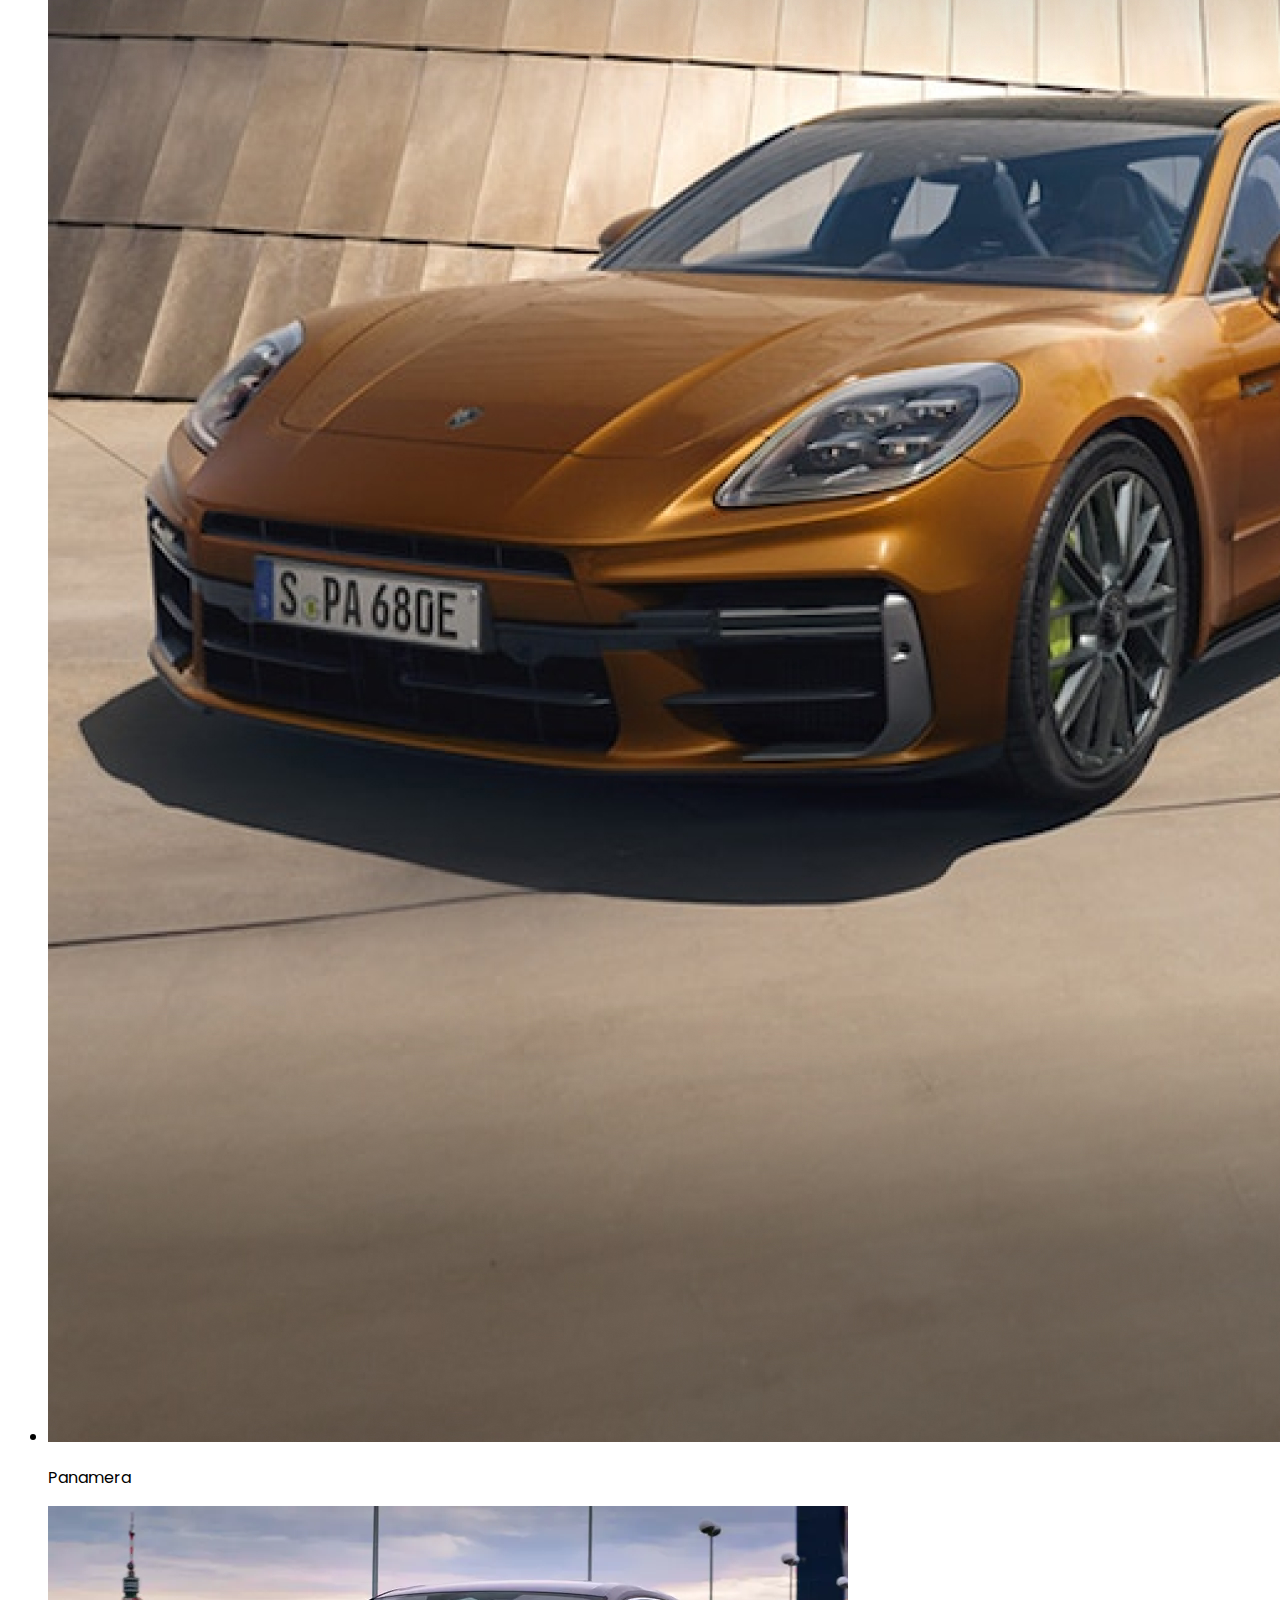
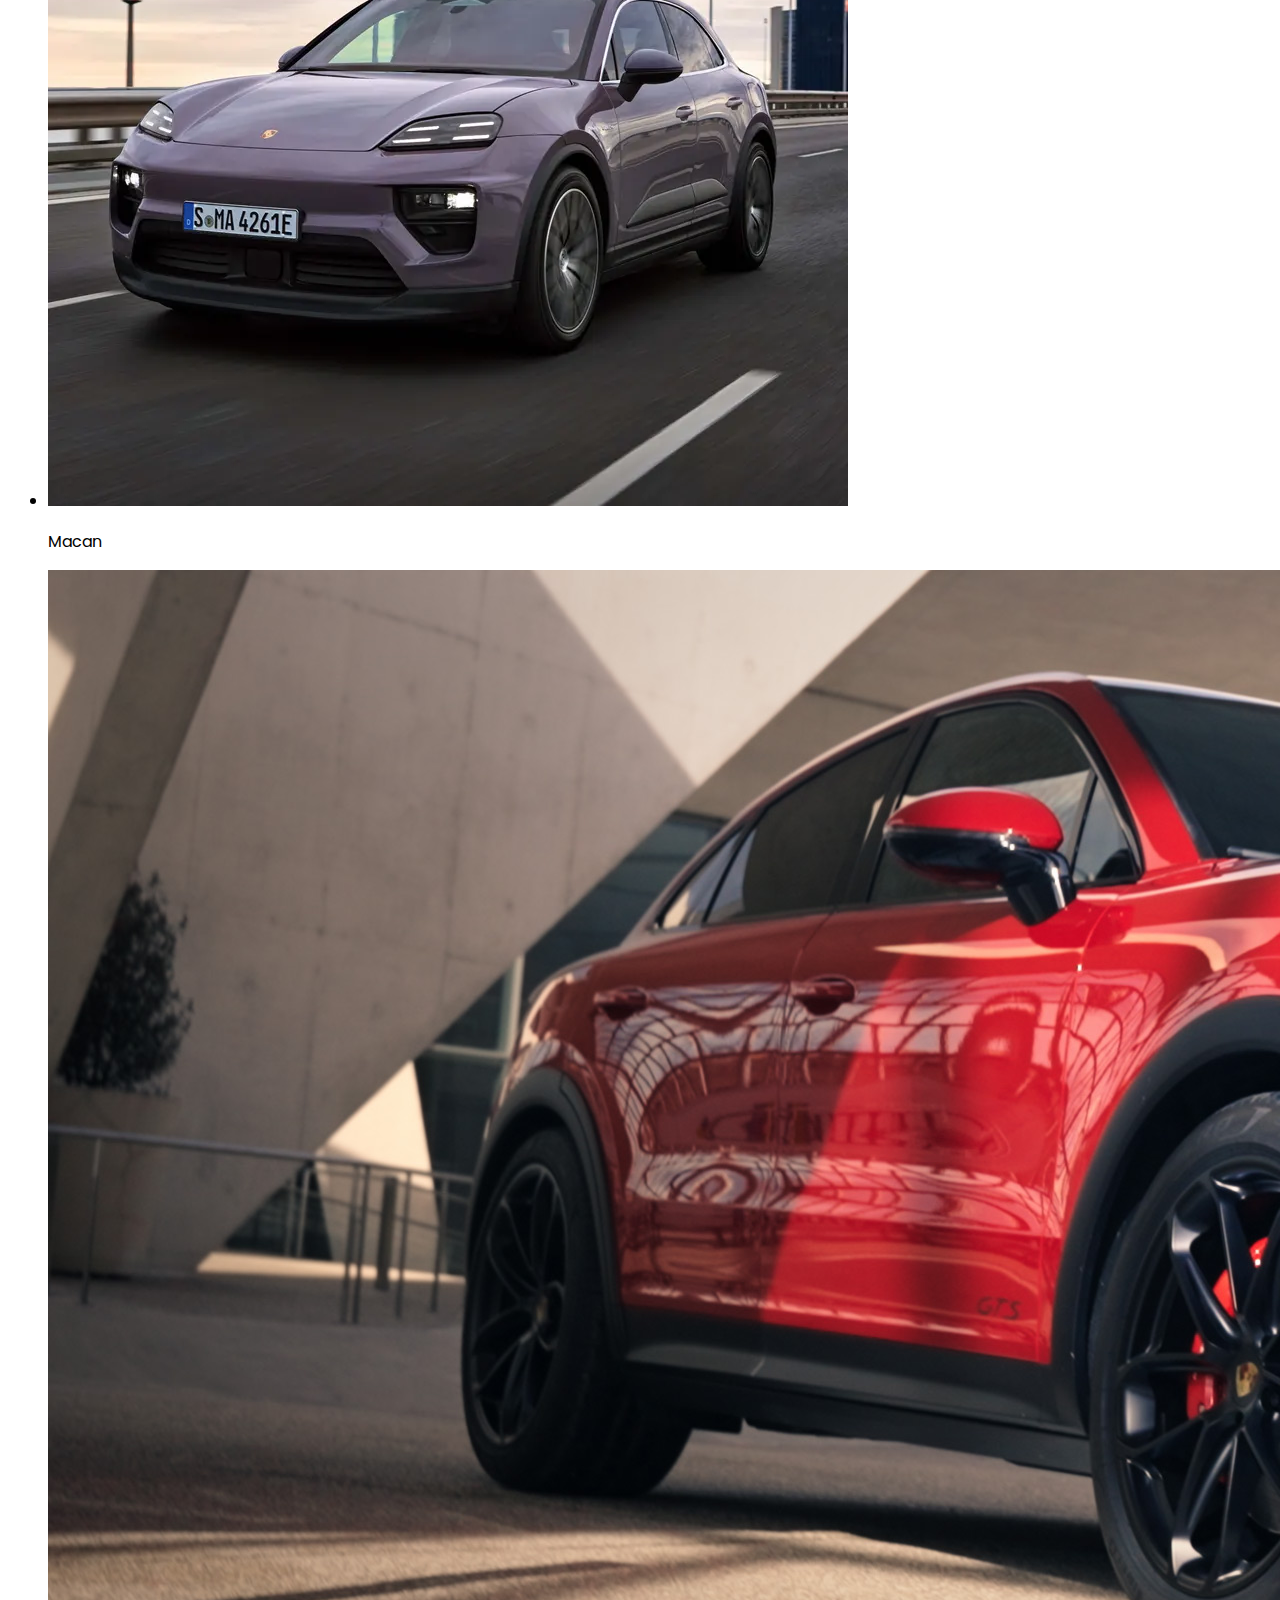
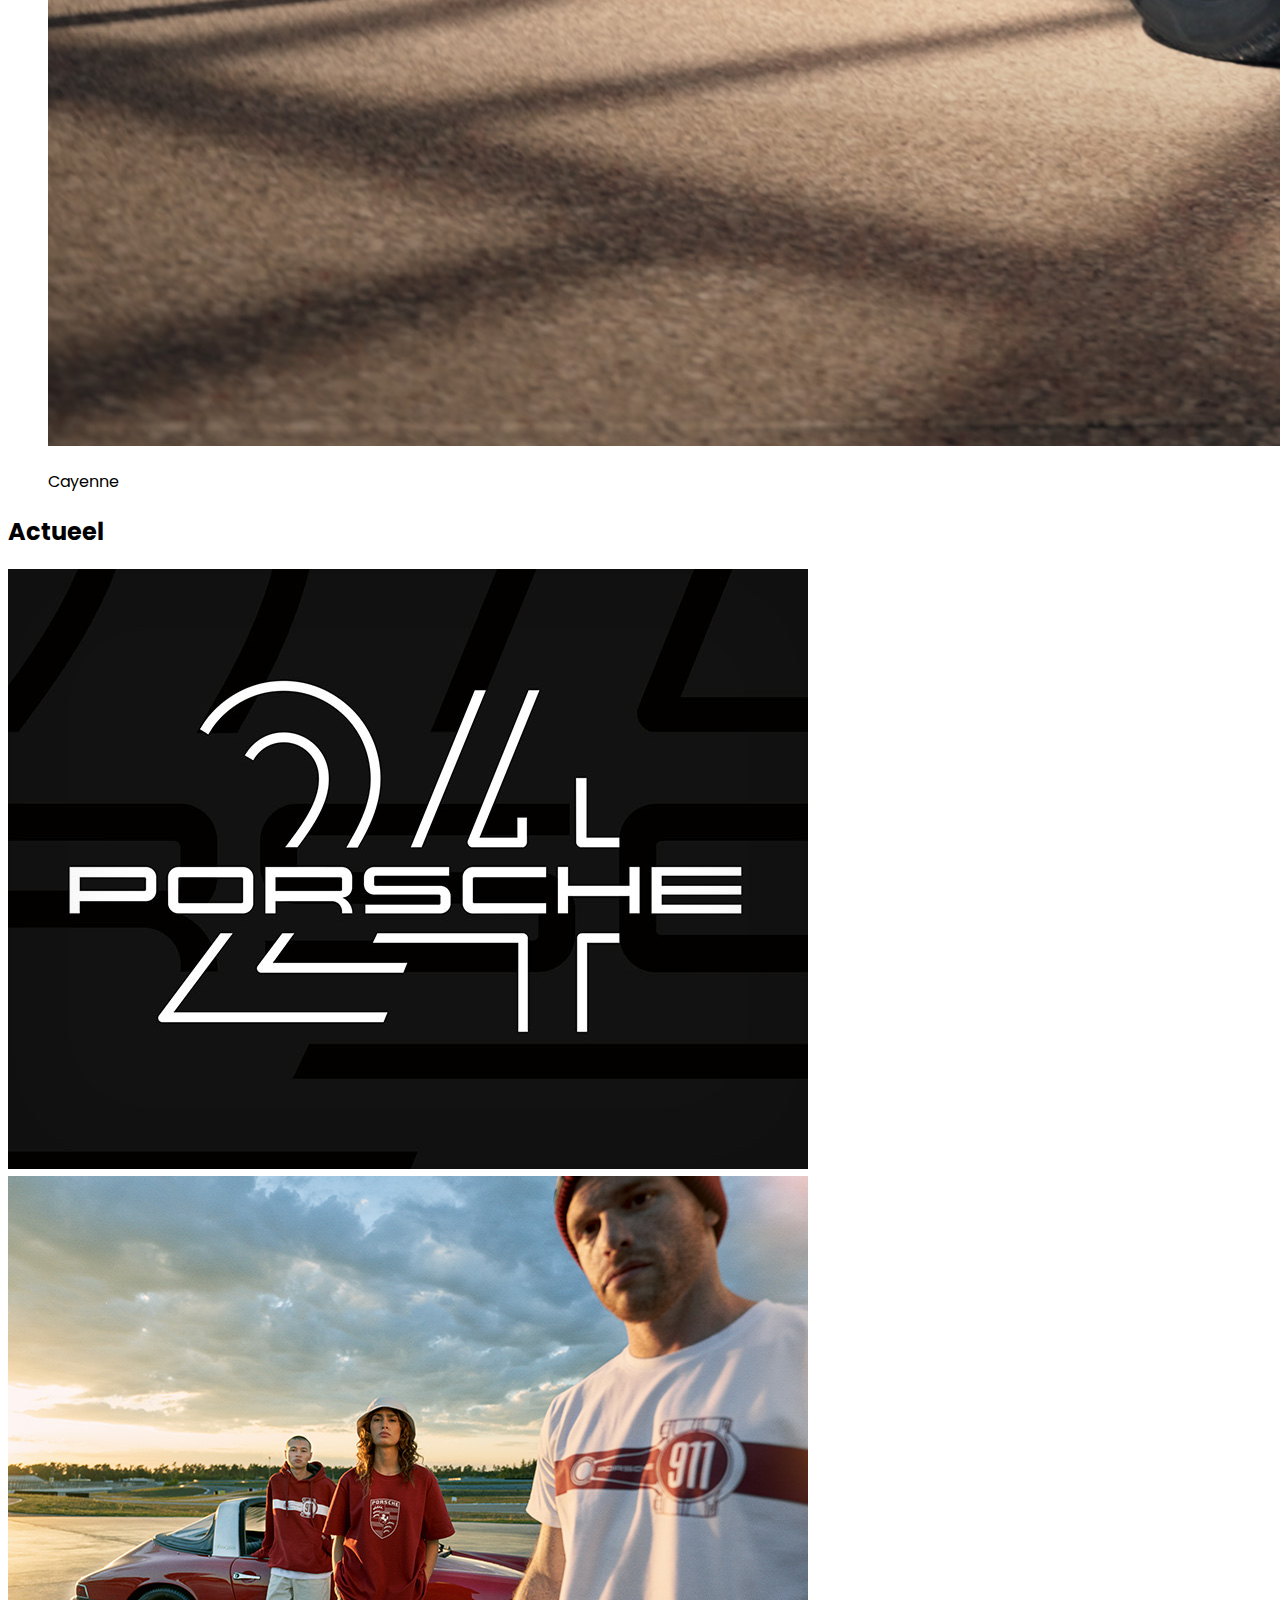
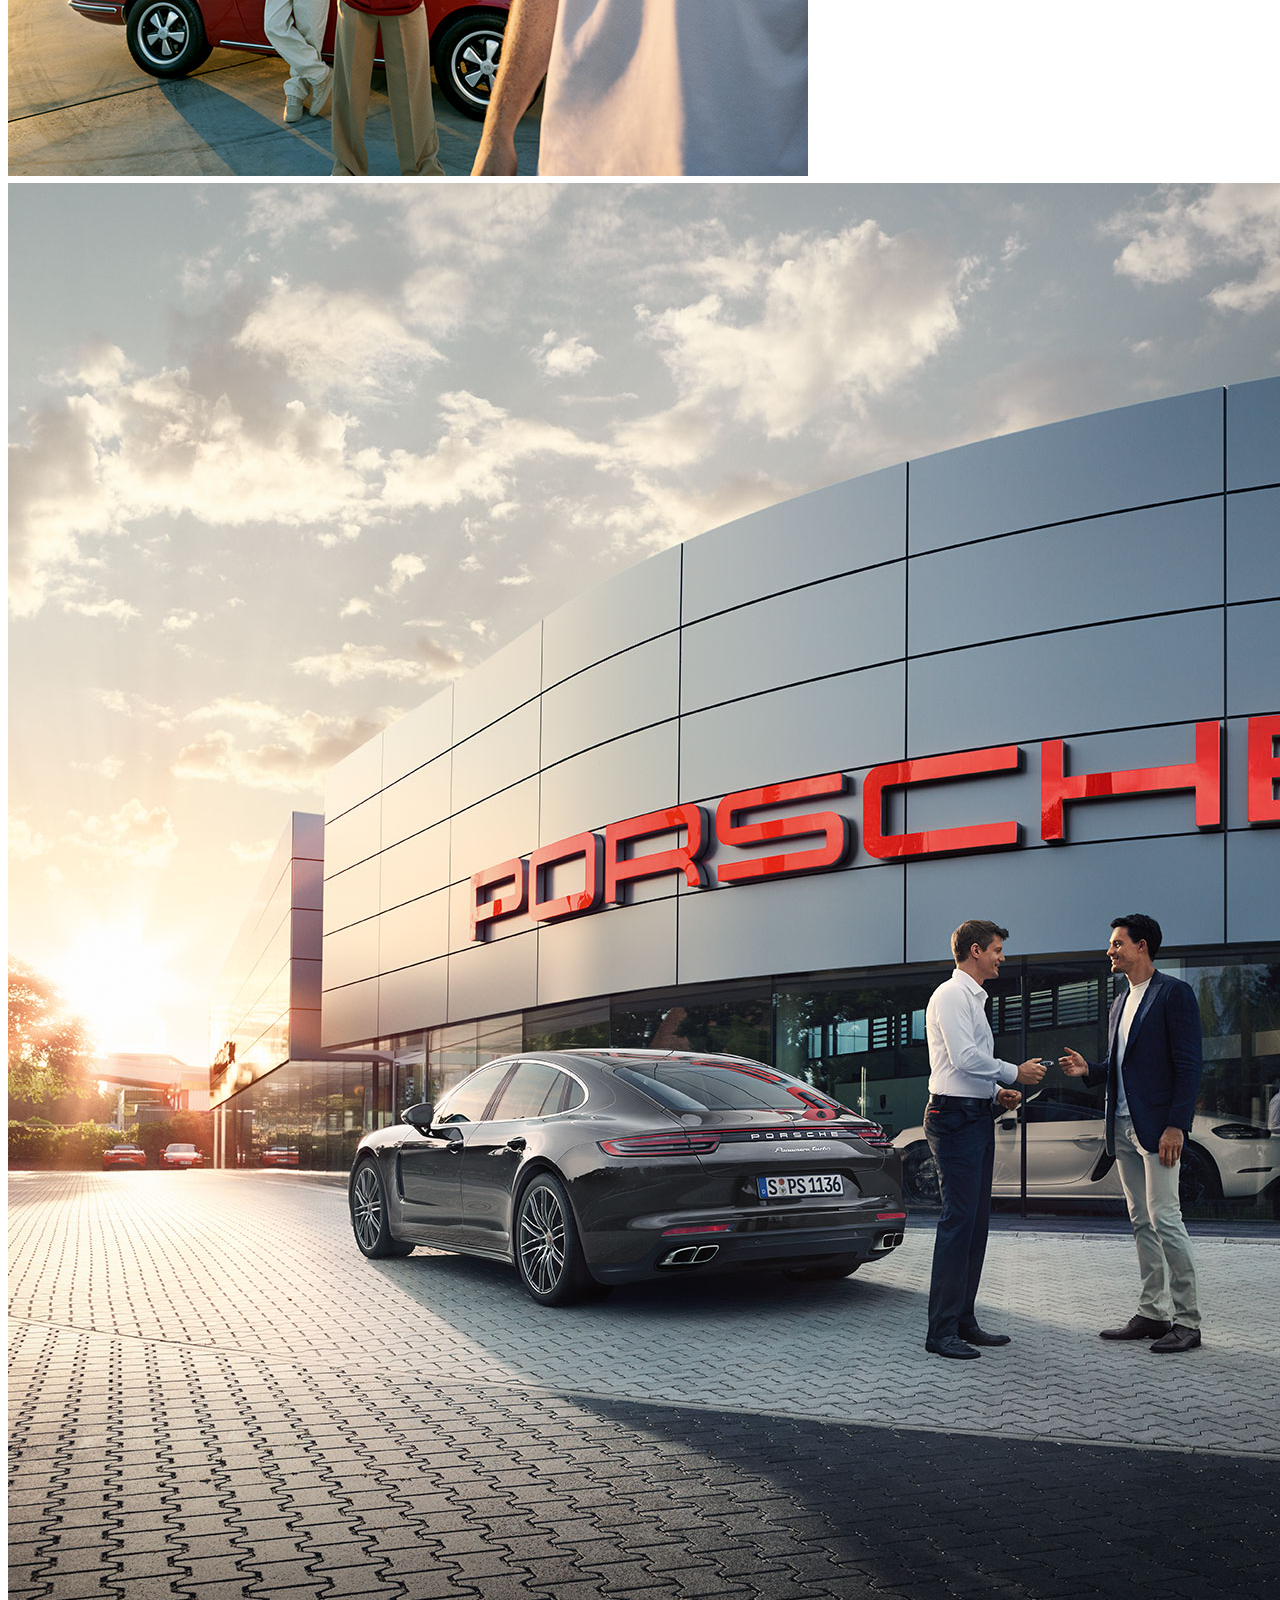
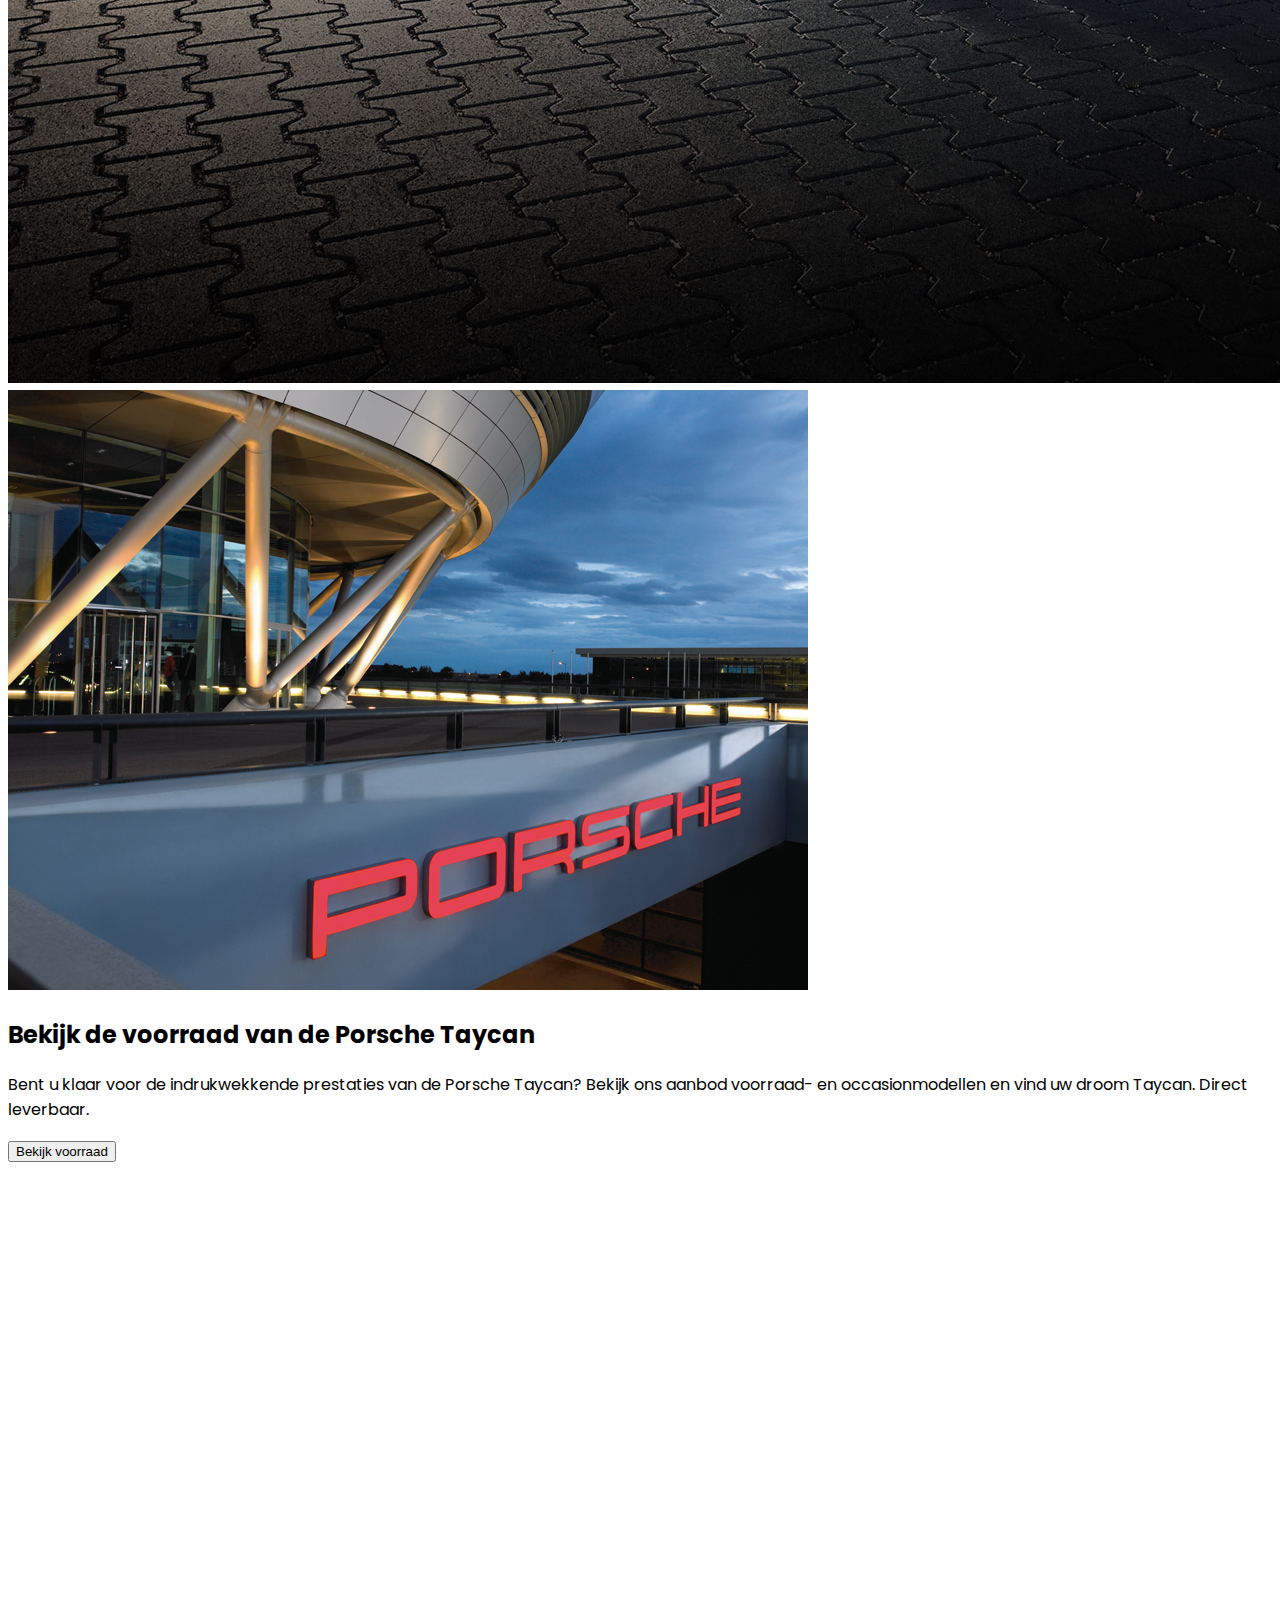
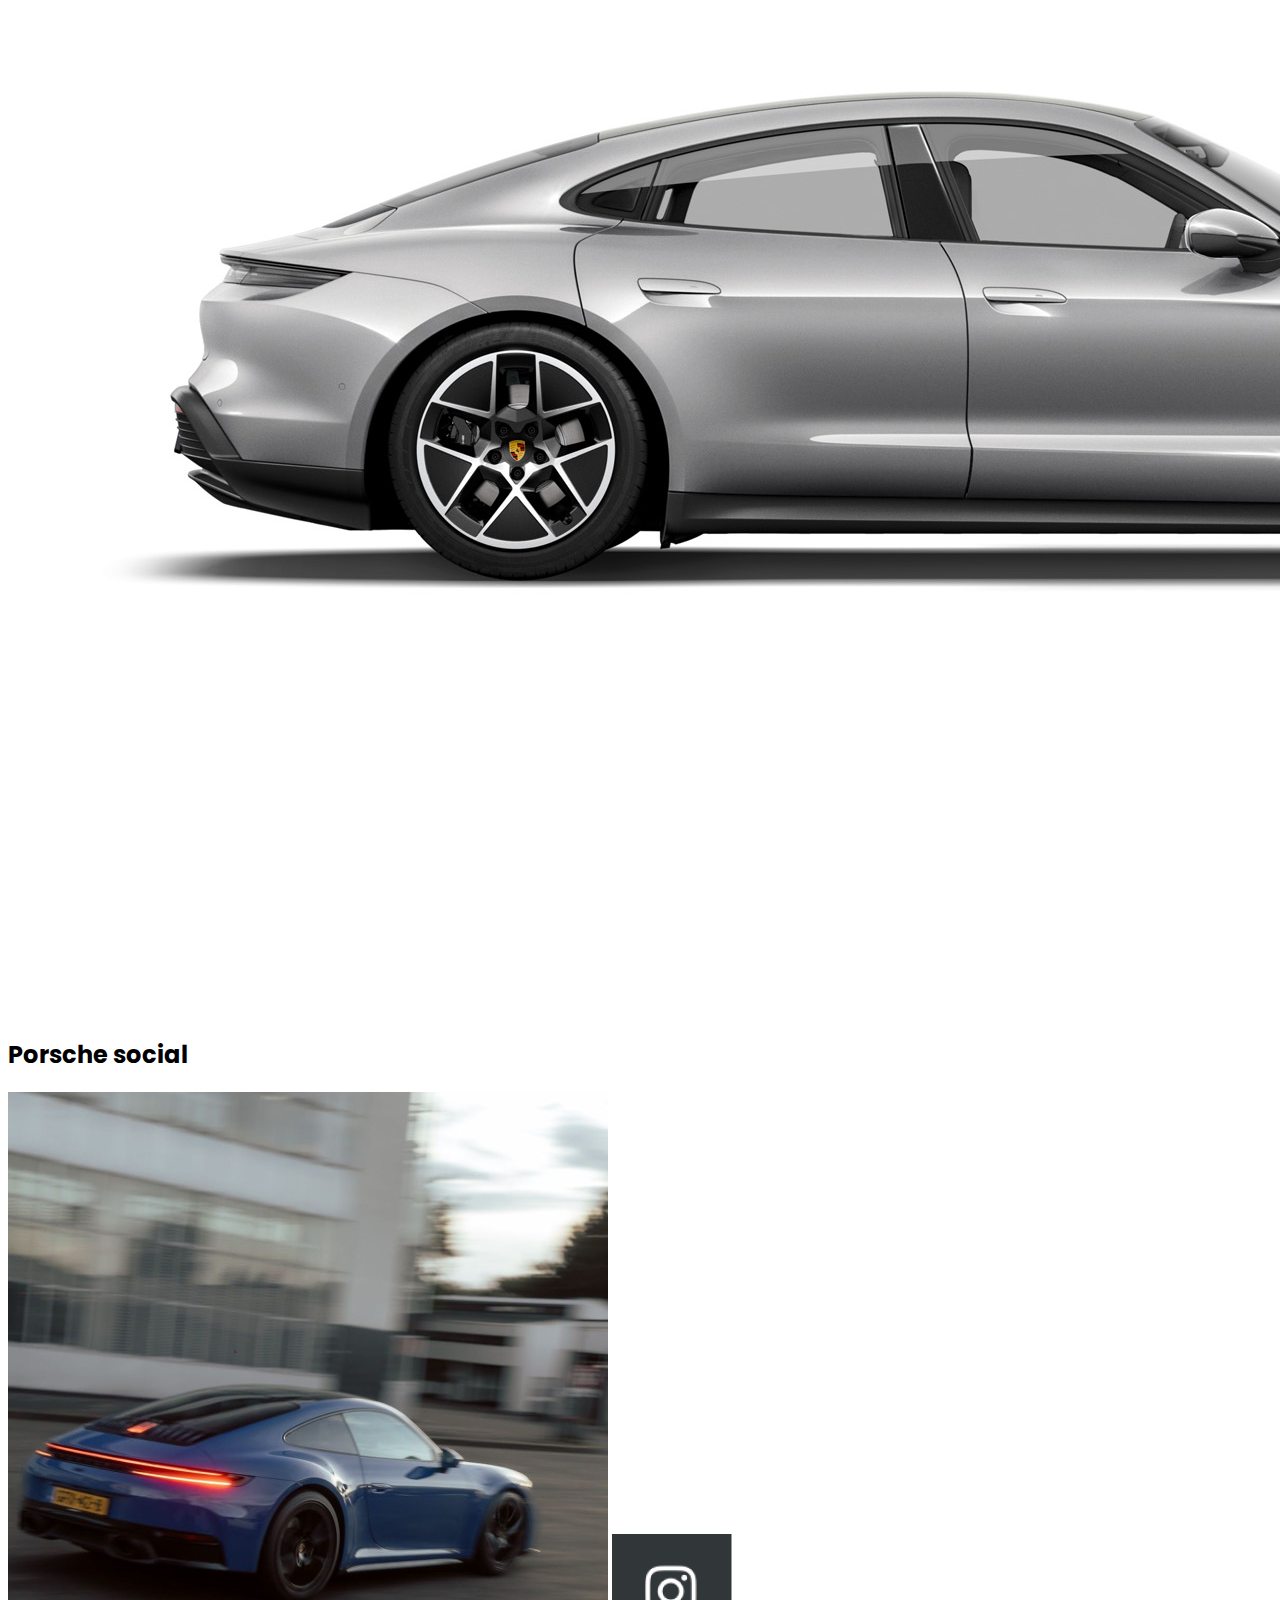
==== commit c1b5f6a5: "Add files via upload" ====
--- a/index.html
+++ b/index.html
@@ -48,31 +48,33 @@
     </section>
     <section>
       <h2>Modellen</h2>
-      <article>
-        <img src="images/modellen718.webp" alt="porsche 718 in het grijs" />
-        <p>718</p>
-      </article>
-      <article>
-        <img src="images/modellen911.webp" alt="rode porsche 911" />
-        <p>911</p>
-      </article>
-      <article>
-        <img src="images/modellentaycan.webp" alt="porsche taycan grijs" />
-        <p>Taycan</p>
-      </article>
-      <article>
-        <img
-          src="images/modellenpanamera.jpeg"
-          alt="porsche panamera sterren bruin"
-        />
-        <p>Panamera</p>
-      </article>
-      <article>
-        <img src="images/modellenmacan.webp" alt="porsche macan in paars" />
-        <p>Macan</p>
-      </article>
-      <img src="images/porschecayenne.jpeg" alt="Porsche cayenne" />
-      <p>Cayenne</p>
+      <ul>
+        <li>
+          <img src="images/modellen718.webp" alt="porsche 718 in het grijs" />
+          <p>718</p>
+        </li>
+        <li>
+          <img src="images/modellen911.webp" alt="rode porsche 911" />
+          <p>911</p>
+        </li>
+        <li>
+          <img src="images/modellentaycan.webp" alt="porsche taycan grijs" />
+          <p>Taycan</p>
+        </li>
+        <li>
+          <img
+            src="images/modellenpanamera.jpeg"
+            alt="porsche panamera sterren bruin"
+          />
+          <p>Panamera</p>
+        </li>
+        <li>
+          <img src="images/modellenmacan.webp" alt="porsche macan in paars" />
+          <p>Macan</p>
+        </li>
+        <img src="images/porschecayenne.jpeg" alt="Porsche cayenne" />
+        <p>Cayenne</p>
+      </ul>
     </section>
     <section>
       <h2>Actueel</h2>
@@ -81,7 +83,6 @@
           src="images/actueel1.jpeg"
           alt="Porsche met de letters 24 erdoor geschreven"
         />
-        <!-- VRAAG hoe maak ik een carrousel en moet de tekst er ook onder?-->
       </article>
       <article>
         <img
@@ -128,21 +129,26 @@
     </section>
     <section>
       <h2>Service & Advies</h2>
-      <article>
-        <img src="images/advies1.webp" alt="2 panameras tegenover elkaar" />
-        <p>Vergelijk</p>
-      </article>
-      <article>
-        <img
-          src="images/advies2.webp"
-          alt="Twee mannen voor een porsche zaak"
-        />
-        <p>Dealeroverzicht</p>
-      </article>
-      <article>
-        <img src="images/actueel3.jpeg" alt="2 grijze porsches achter elkaar" />
-        <p>Occasions</p>
-      </article>
+      <ul>
+        <li>
+          <img src="images/advies1.webp" alt="2 panameras tegenover elkaar" />
+          <p>Vergelijk</p>
+        </li>
+        <li>
+          <img
+            src="images/advies2.webp"
+            alt="Twee mannen voor een porsche zaak"
+          />
+          <p>Dealeroverzicht</p>
+        </li>
+        <li>
+          <img
+            src="images/actueel3.jpeg"
+            alt="2 grijze porsches achter elkaar"
+          />
+          <p>Occasions</p>
+        </li>
+      </ul>
     </section>
     <section>
       <ul>
@@ -166,18 +172,17 @@
     </section>
     <section>
       <h2>Volg porsche</h2>
-      <article>
-        <ul>
-          <li><img src="images/instalogo.png" alt="instagram logo" /></li>
-          <li>
-            <img src="images/facebooklogo.png" alt="facebook logo" />
-          </li>
-          <li><img src="images/youtubelogo.png" alt="youtube logo" /></li>
-          <li><img src="images/xlogo.png" alt="x logo" /></li>
-          <li><img src="images/pinterestlogo.png" alt="pinterest logo" /></li>
-          <li><img src="images/linkedinlogo.png" alt="linked in logo" /></li>
-        </ul>
-      </article>
+
+      <ul>
+        <li><img src="images/instalogo.png" alt="instagram logo" /></li>
+        <li>
+          <img src="images/facebooklogo.png" alt="facebook logo" />
+        </li>
+        <li><img src="images/youtubelogo.png" alt="youtube logo" /></li>
+        <li><img src="images/xlogo.png" alt="x logo" /></li>
+        <li><img src="images/pinterestlogo.png" alt="pinterest logo" /></li>
+        <li><img src="images/linkedinlogo.png" alt="linked in logo" /></li>
+      </ul>
     </section>
     <footer>
       <h2>Kies een land of regio</h2>
